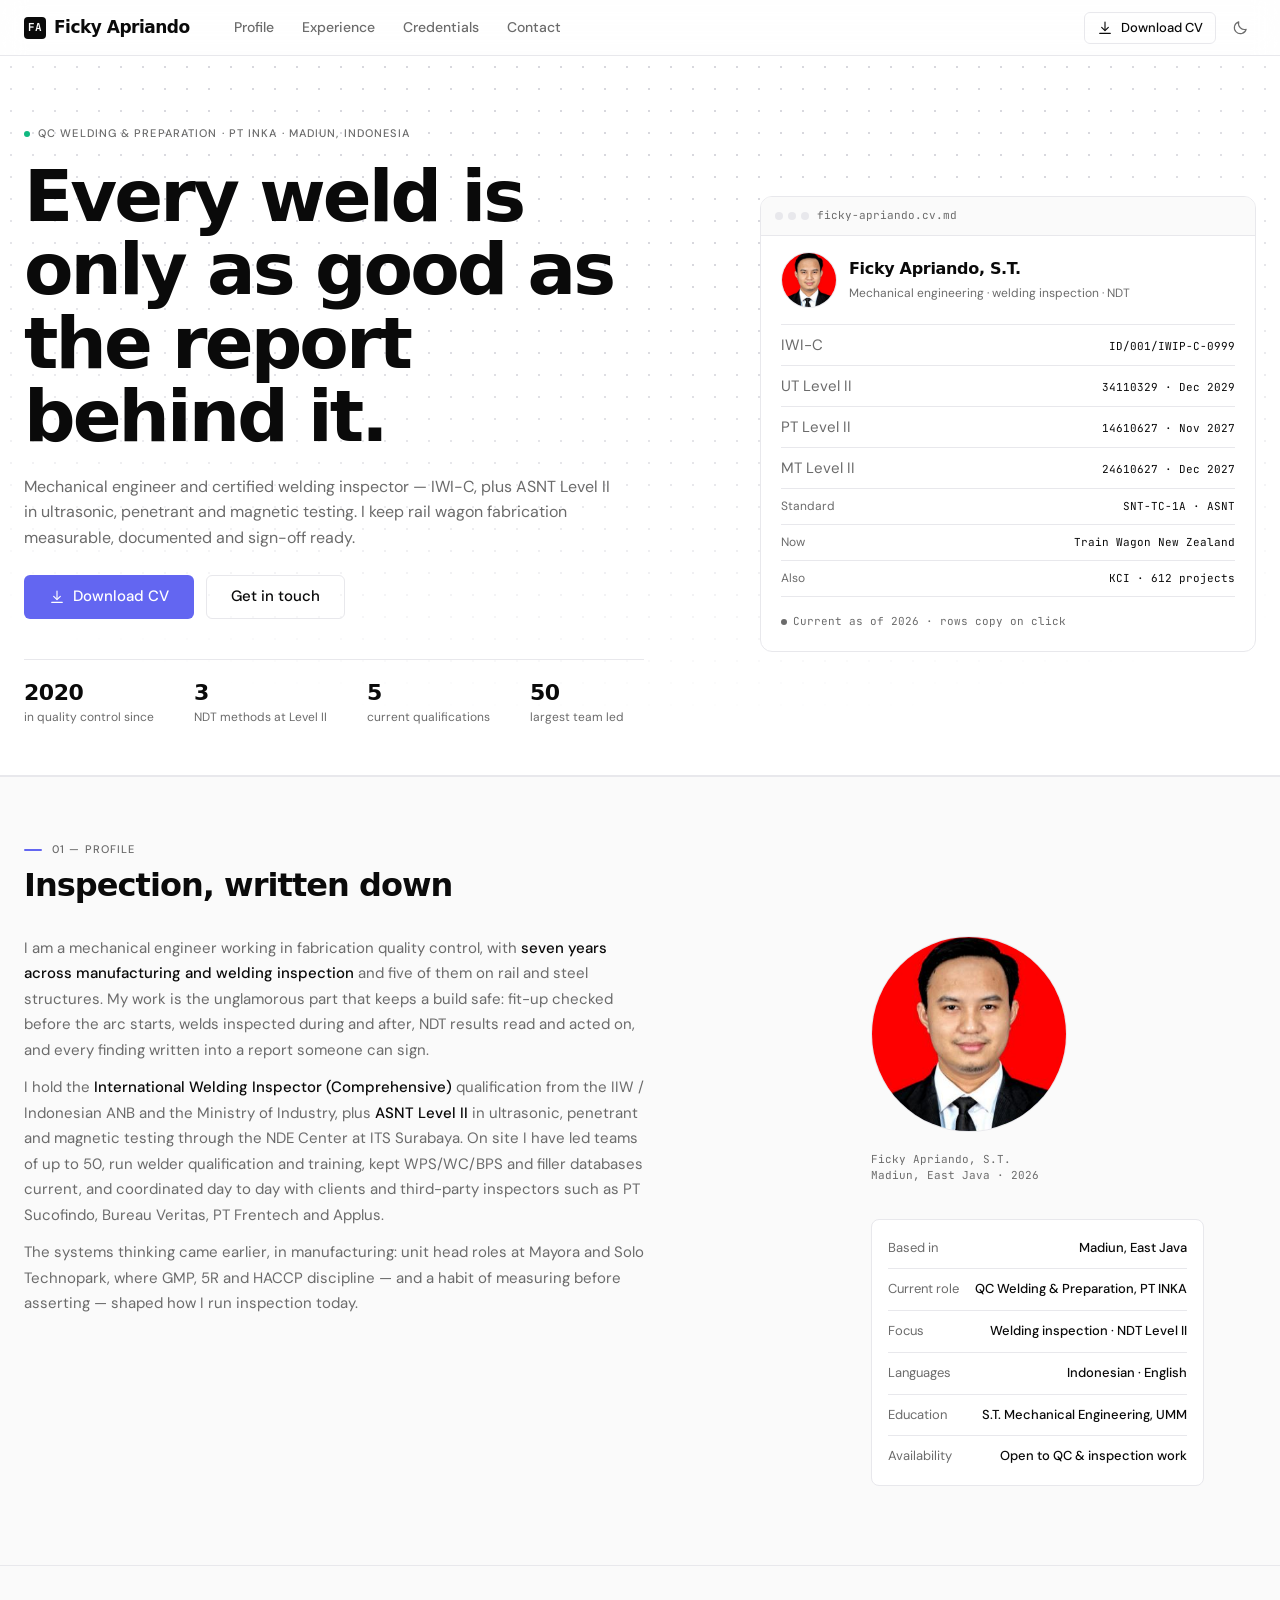
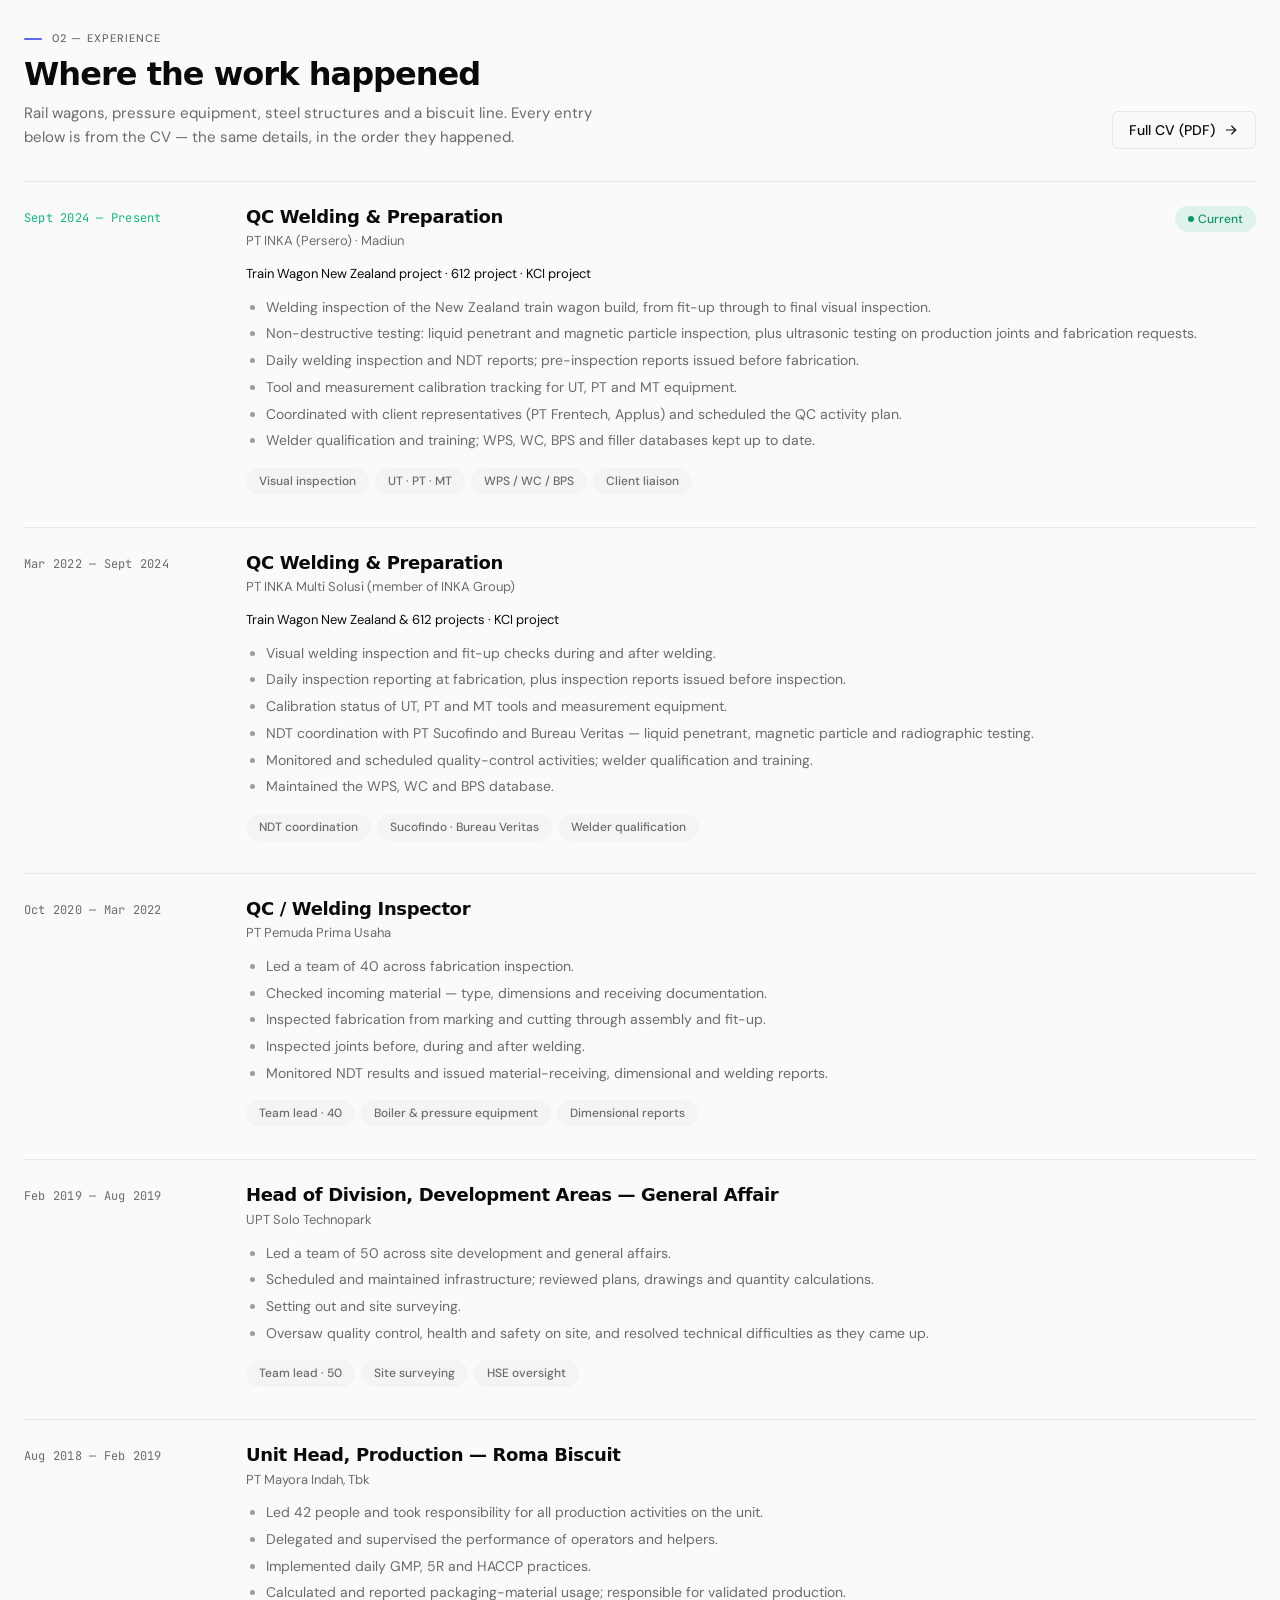
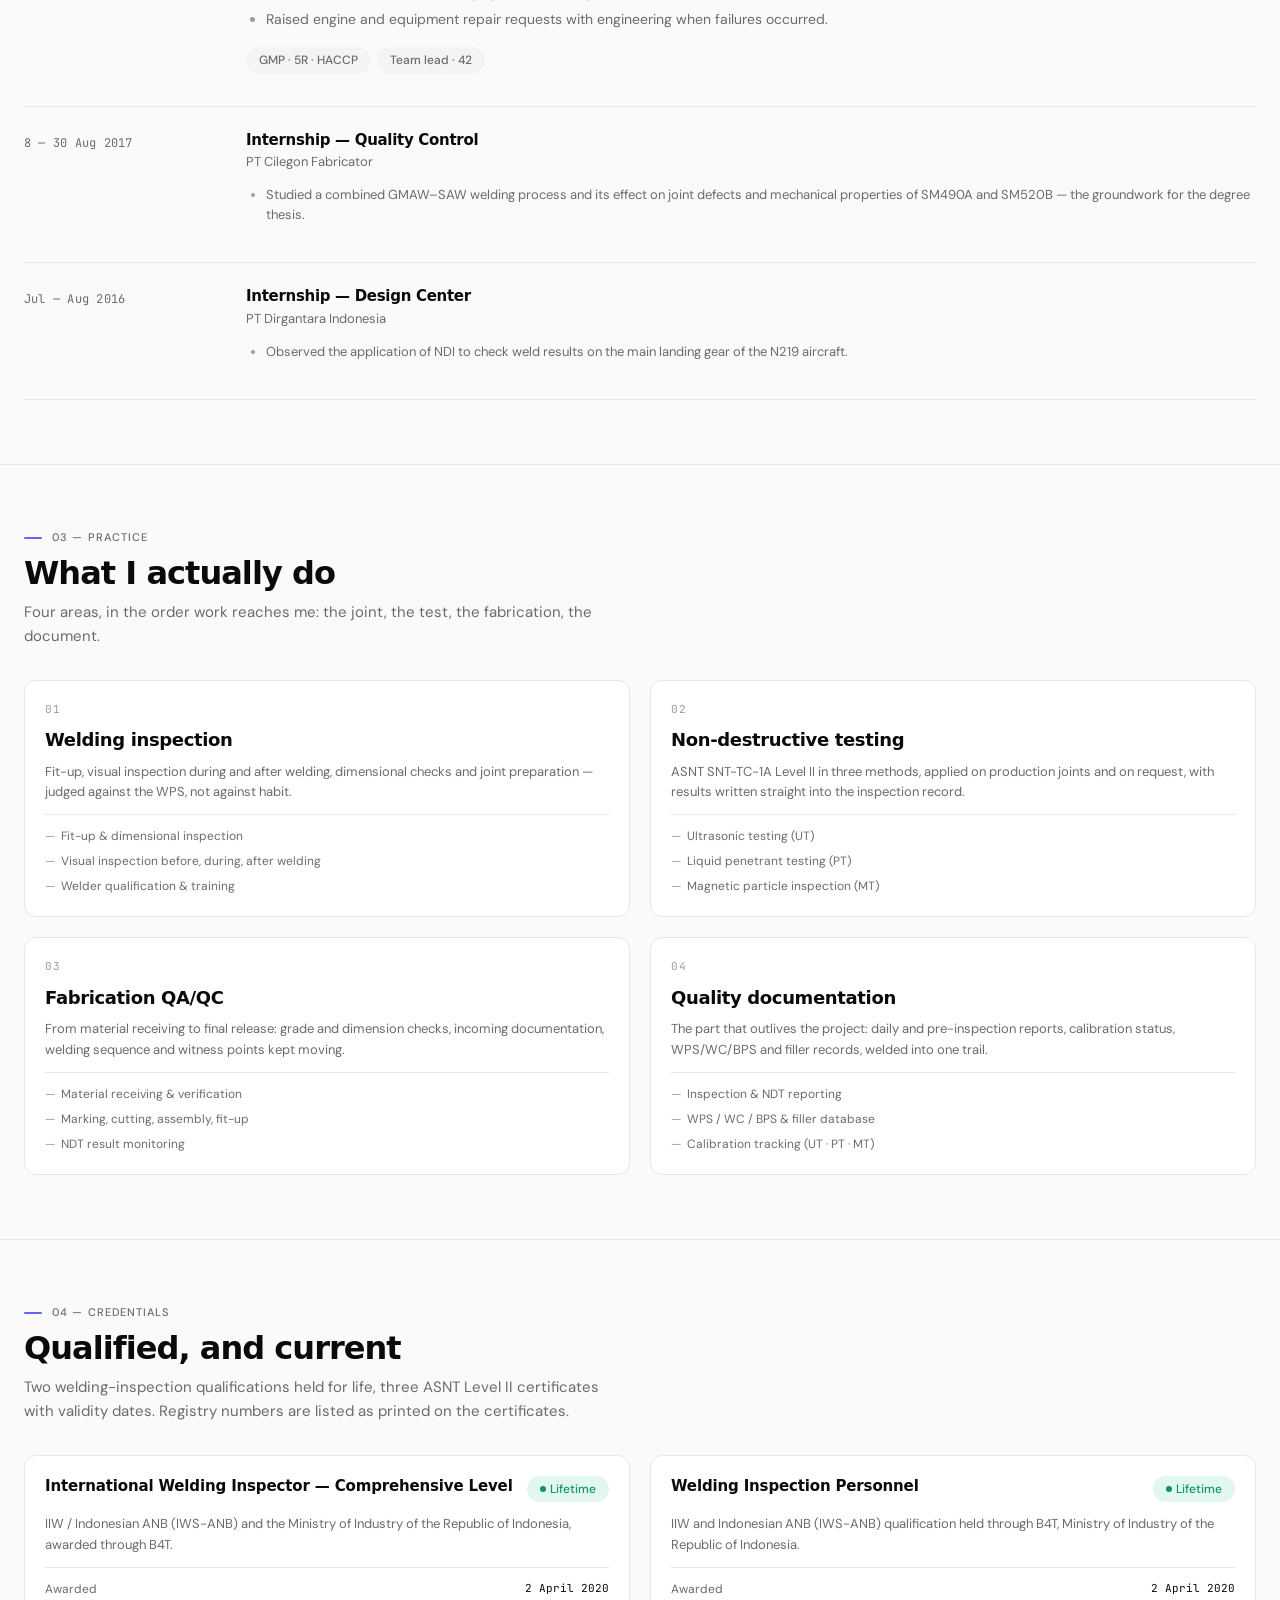
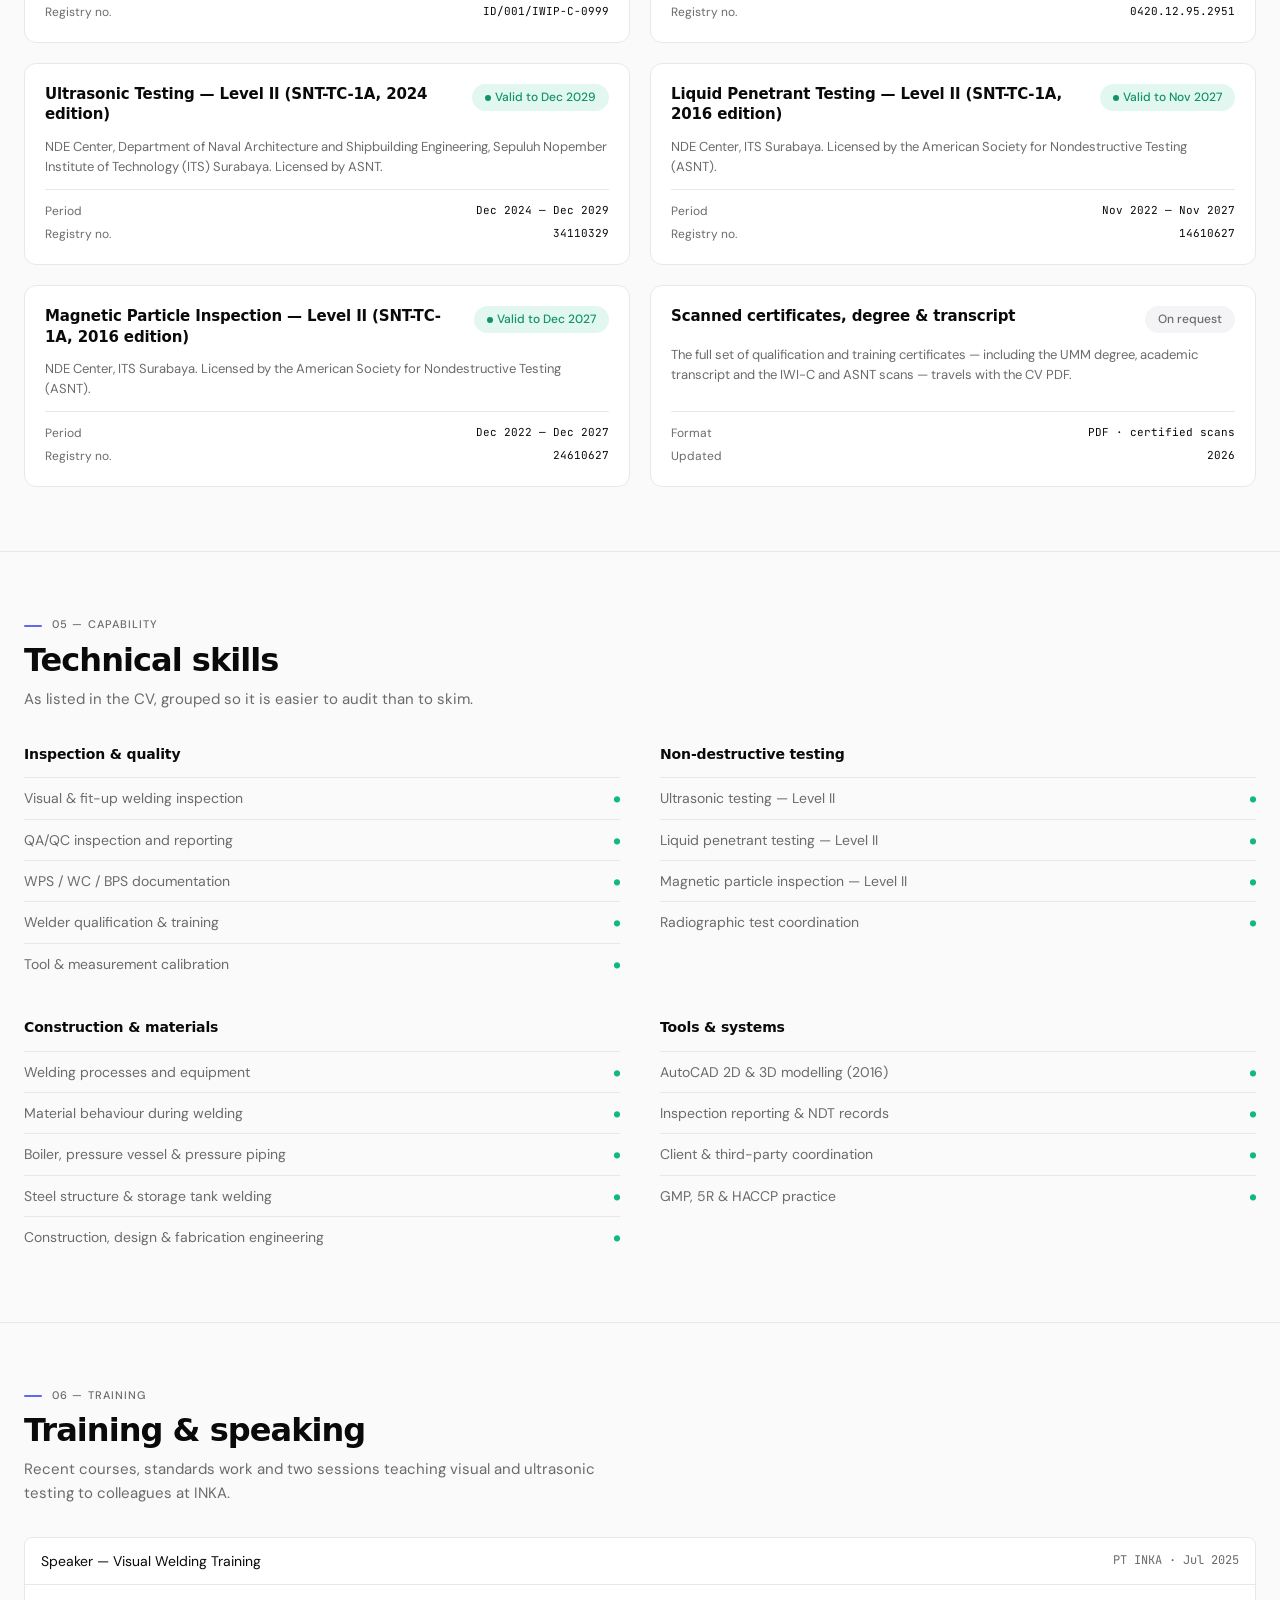
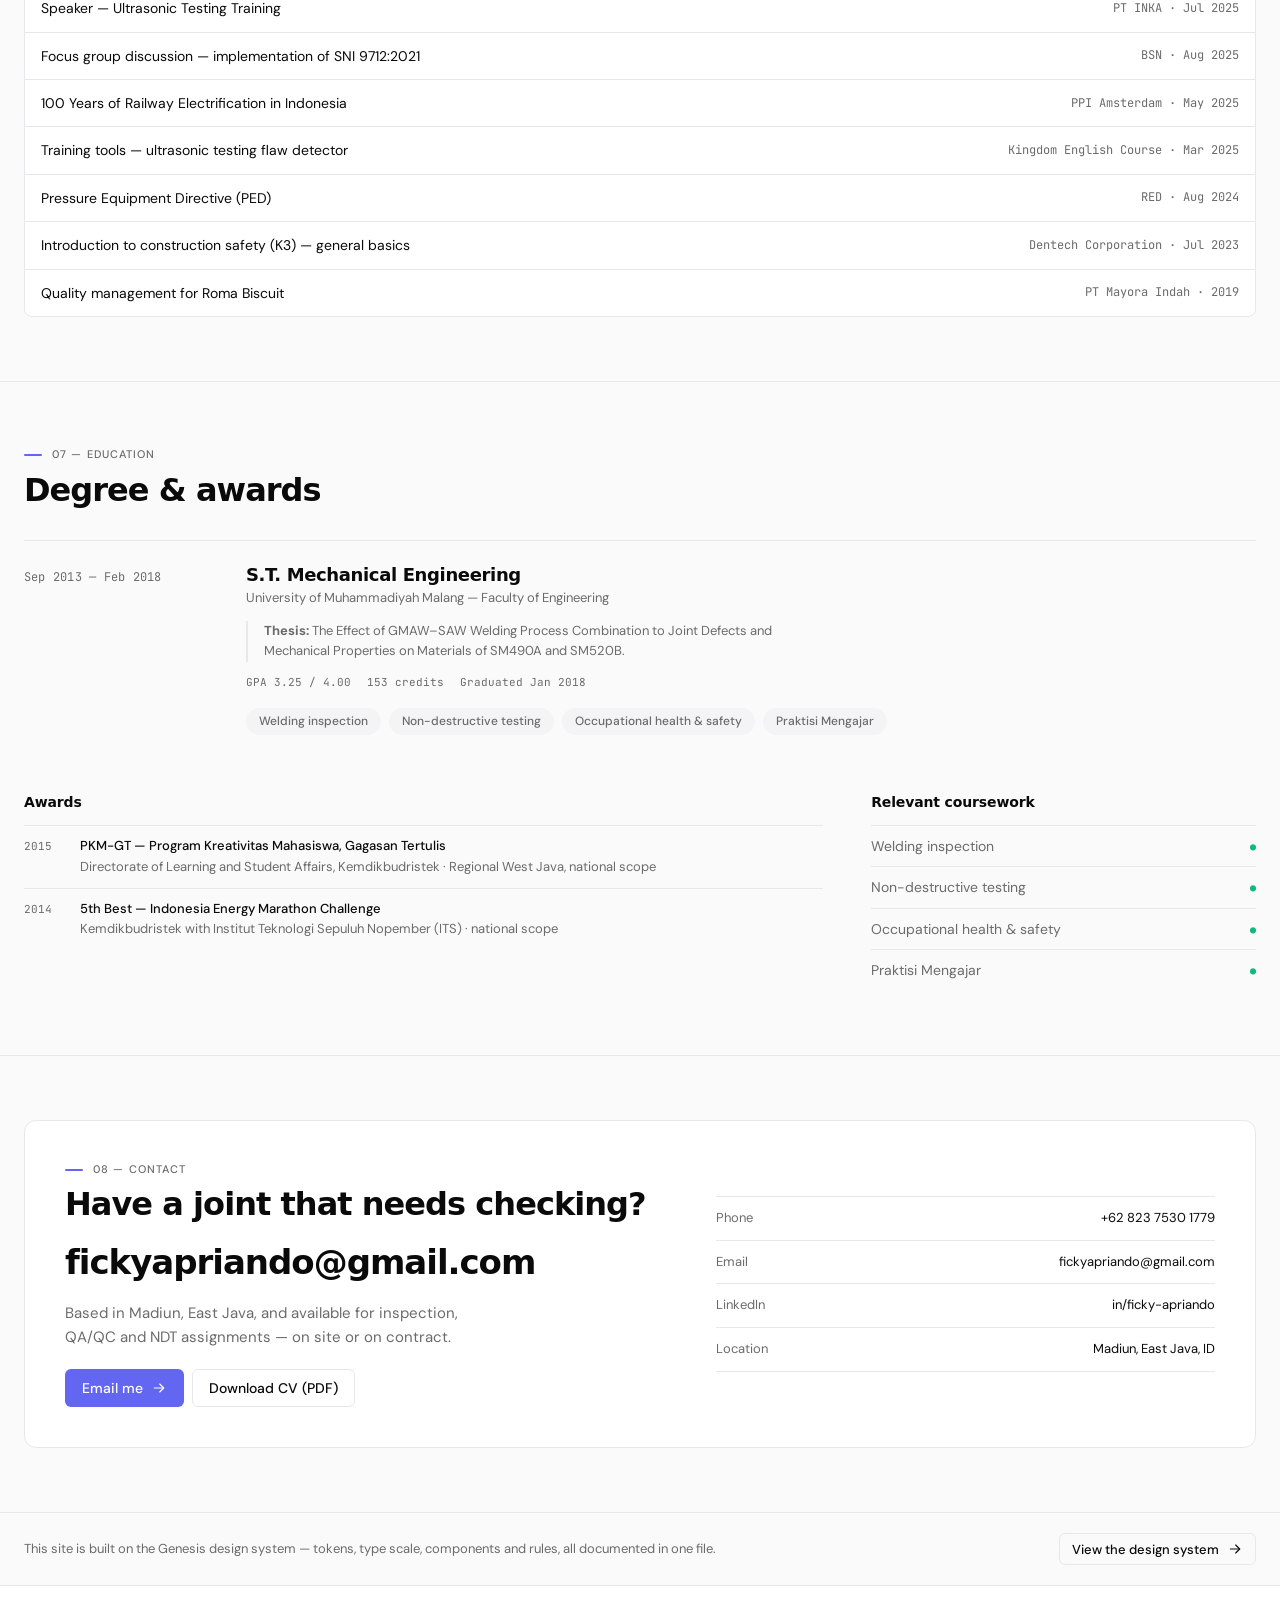
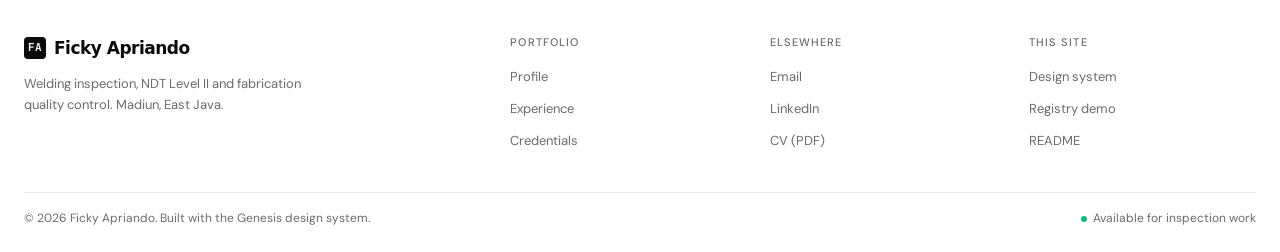
==== index.html @ aa228ec6 "Portfolio for Ficky Apriando, built on the Genesis design system" ====
<!DOCTYPE html>
<html lang="en" data-page="portfolio">
<head>
<meta charset="utf-8">
<meta name="viewport" content="width=device-width, initial-scale=1">
<title>Ficky Apriando, S.T. — Welding inspector &amp; NDT Level II</title>
<meta name="description" content="Ficky Apriando, S.T. — mechanical engineer, IWI-C welding inspector and ASNT Level II in ultrasonic, penetrant and magnetic testing. QC Welding &amp; Preparation at PT INKA.">
<meta property="og:type" content="profile">
<meta property="og:title" content="Ficky Apriando, S.T. — Welding inspector &amp; NDT Level II">
<meta property="og:description" content="Mechanical engineer and certified welding inspector: IWI-C, ASNT Level II in UT, PT and MT. QC Welding &amp; Preparation at PT INKA, Madiun.">
<meta property="og:image" content="assets/img/ficky-apriando.jpg">
<meta name="twitter:card" content="summary">
<meta name="theme-color" content="#FAFAFA">
<link rel="icon" href="assets/img/favicon-fa.svg" type="image/svg+xml">
<link rel="preconnect" href="https://fonts.googleapis.com">
<link rel="preconnect" href="https://fonts.gstatic.com" crossorigin>
<link rel="preconnect" href="https://api.fontshare.com">
<link rel="preconnect" href="https://cdn.fontshare.com" crossorigin>
<link rel="stylesheet" href="https://api.fontshare.com/v2/css?f[]=general-sans@600,700&display=swap">
<link rel="stylesheet" href="https://fonts.googleapis.com/css2?family=DM+Sans:wght@400;500&family=JetBrains+Mono:wght@400&display=swap">
<script>
  (function () {
    try {
      var params = /[?&]theme=(light|dark)/.exec(window.location.search);
      var stored = localStorage.getItem("genesis-theme");
      var theme = params
        ? params[1]
        : stored || (window.matchMedia("(prefers-color-scheme: dark)").matches ? "dark" : "light");
      document.documentElement.dataset.theme = theme;
    } catch (e) {}

    // Motion hooks. `js` gates the hidden states in motion.css; the timer
    // un-hides everything if motion.js never reports for duty.
    document.documentElement.classList.add("js");
    if (/[?&]motion=off/.test(window.location.search)) {
      document.documentElement.dataset.motion = "off";
    }
    window.setTimeout(function () {
      if (!document.documentElement.dataset.motionReady) {
        document.documentElement.dataset.motion = "off";
      }
    }, 2500);
  })();
</script>
<link rel="stylesheet" href="assets/css/genesis.css">
<link rel="stylesheet" href="assets/css/portfolio.css">
<link rel="stylesheet" href="assets/css/motion.css">
</head>
<body>

<a class="skip-link" href="#main">Skip to content</a>

<header class="nav">
  <div class="container nav__inner">
    <a class="brand" href="index.html" aria-label="Ficky Apriando — home">
      <span class="brand__mark" aria-hidden="true">FA</span>
      <span>Ficky Apriando</span>
    </a>

    <nav class="nav__links" aria-label="Primary">
      <a class="nav-link" href="#profile">Profile</a>
      <a class="nav-link" href="#experience">Experience</a>
      <a class="nav-link" href="#credentials">Credentials</a>
      <a class="nav-link" href="#contact">Contact</a>
    </nav>

    <div class="nav__actions">
      <a class="btn btn--secondary btn--sm" href="assets/cv/Ficky-Apriando-CV-2026.pdf" download>
        <svg viewBox="0 0 24 24" aria-hidden="true"><path d="M12 3v12"/><path d="M7 11l5 5 5-5"/><path d="M4 20h16"/></svg>
        Download CV
      </a>

      <button class="icon-btn" type="button" data-theme-toggle aria-label="Switch to dark theme" title="Dark theme">
        <svg class="icon-moon" viewBox="0 0 24 24" aria-hidden="true"><path d="M20 14.5A8.5 8.5 0 0 1 9.5 4a8.5 8.5 0 1 0 10.5 10.5Z"/></svg>
        <svg class="icon-sun" viewBox="0 0 24 24" aria-hidden="true"><circle cx="12" cy="12" r="4"/><path d="M12 2v2M12 20v2M2 12h2M20 12h2M5 5l1.5 1.5M17.5 17.5L19 19M19 5l-1.5 1.5M6.5 17.5L5 19"/></svg>
      </button>

      <button class="icon-btn nav__burger" type="button" data-drawer-toggle aria-expanded="false" aria-controls="drawer" aria-label="Open menu">
        <svg viewBox="0 0 24 24" aria-hidden="true"><path d="M4 7h16M4 12h16M4 17h16"/></svg>
      </button>
    </div>
  </div>
</header>

<div class="drawer" id="drawer" data-open="false">
  <nav aria-label="Mobile">
    <a class="drawer__link" href="#profile">Profile</a>
    <a class="drawer__link" href="#experience">Experience</a>
    <a class="drawer__link" href="#credentials">Credentials</a>
    <a class="drawer__link" href="#contact">Contact</a>
    <a class="drawer__link" href="assets/cv/Ficky-Apriando-CV-2026.pdf" download>Download CV</a>
  </nav>
</div>

<main id="main">

  <!-- ================================ Hero ================================ -->
  <section class="hero hero--portfolio" aria-labelledby="hero-title">
    <div class="dotgrid" aria-hidden="true"></div>
    <div class="container hero__inner">
      <div class="hero__copy" data-reveal-group>
        <p class="eyebrow hero-loc">
          <span class="status-dot" aria-hidden="true"></span>
          QC welding &amp; preparation · PT INKA · Madiun, Indonesia
        </p>
        <h1 class="display hero__title" id="hero-title">
          Every weld is only as good as the report behind it.
        </h1>
        <p class="hero__sub">
          Mechanical engineer and certified welding inspector — IWI-C, plus ASNT
          Level II in ultrasonic, penetrant and magnetic testing. I keep rail wagon
          fabrication measurable, documented and sign-off ready.
        </p>

        <div class="hero-actions">
          <a class="btn btn--primary btn--lg" href="assets/cv/Ficky-Apriando-CV-2026.pdf" download>
            <svg viewBox="0 0 24 24" aria-hidden="true"><path d="M12 3v12"/><path d="M7 11l5 5 5-5"/><path d="M4 20h16"/></svg>
            Download CV
          </a>
          <a class="btn btn--secondary btn--lg" href="#contact">Get in touch</a>
        </div>

        <div class="hero__stats">
          <div class="hero-stat"><span class="hero-stat__value">2020</span><span class="hero-stat__label">in quality control since</span></div>
          <div class="hero-stat"><span class="hero-stat__value">3</span><span class="hero-stat__label">NDT methods at Level II</span></div>
          <div class="hero-stat"><span class="hero-stat__value">5</span><span class="hero-stat__label">current qualifications</span></div>
          <div class="hero-stat"><span class="hero-stat__value">50</span><span class="hero-stat__label">largest team led</span></div>
        </div>
      </div>

      <div class="sheet" aria-label="Credential summary">
        <div class="sheet__bar">
          <span class="specimen__dots"><span class="specimen__dot"></span><span class="specimen__dot"></span><span class="specimen__dot"></span></span>
          <span class="sheet__file">ficky-apriando.cv.md</span>
        </div>
        <div class="sheet__body">
          <div class="sheet__head">
            <span class="portrait">
              <img src="assets/img/ficky-apriando.jpg" alt="Portrait of Ficky Apriando" width="336" height="344">
            </span>
            <div>
              <p class="sheet__name">Ficky Apriando, S.T.</p>
              <p class="sheet__role">Mechanical engineering · welding inspection · NDT</p>
            </div>
          </div>

          <div class="sheet__grid">
            <button type="button" class="sheet__row sheet__row--copy" data-copy-value="ID/001/IWIP-C-0999" title="Copy IWI-C registration number"><span>IWI-C</span><span>ID/001/IWIP-C-0999</span></button>
            <button type="button" class="sheet__row sheet__row--copy" data-copy-value="34110329" title="Copy UT Level II certificate number"><span>UT Level II</span><span>34110329 · Dec 2029</span></button>
            <button type="button" class="sheet__row sheet__row--copy" data-copy-value="14610627" title="Copy PT Level II certificate number"><span>PT Level II</span><span>14610627 · Nov 2027</span></button>
            <button type="button" class="sheet__row sheet__row--copy" data-copy-value="24610627" title="Copy MT Level II certificate number"><span>MT Level II</span><span>24610627 · Dec 2027</span></button>
            <div class="sheet__row"><span>Standard</span><span>SNT-TC-1A · ASNT</span></div>
            <div class="sheet__row"><span>Now</span><span>Train Wagon New Zealand</span></div>
            <div class="sheet__row"><span>Also</span><span>KCI · 612 projects</span></div>
          </div>

          <p class="sheet__foot"><span class="status-dot" aria-hidden="true"></span>Current as of 2026 · rows copy on click</p>
        </div>
      </div>
    </div>
  </section>

  <!-- ============================== Profile ============================== -->
  <section class="section" id="profile" aria-labelledby="profile-title">
    <div class="container">
      <div class="section-head">
        <div>
          <p class="eyebrow">01 — Profile</p>
          <h2 class="section-head__title" id="profile-title">Inspection, written down</h2>
        </div>
      </div>

      <div class="split">
        <div class="prose-lg">
          <p>
            I am a mechanical engineer working in fabrication quality control, with
            <strong>seven years across manufacturing and welding inspection</strong> and
            five of them on rail and steel structures. My work is the unglamorous part
            that keeps a build safe: fit-up checked before the arc starts, welds
            inspected during and after, NDT results read and acted on, and every
            finding written into a report someone can sign.
          </p>
          <p>
            I hold the <strong>International Welding Inspector (Comprehensive)</strong>
            qualification from the IIW / Indonesian ANB and the Ministry of Industry,
            plus <strong>ASNT Level II</strong> in ultrasonic, penetrant and magnetic
            testing through the NDE Center at ITS Surabaya. On site I have led teams of
            up to 50, run welder qualification and training, kept WPS/WC/BPS and filler
            databases current, and coordinated day to day with clients and third-party
            inspectors such as PT Sucofindo, Bureau Veritas, PT Frentech and Applus.
          </p>
          <p>
            The systems thinking came earlier, in manufacturing: unit head roles at
            Mayora and Solo Technopark, where GMP, 5R and HACCP discipline — and a
            habit of measuring before asserting — shaped how I run inspection today.
          </p>
        </div>

        <div class="profile-aside">
          <figure class="profile-figure">
            <span class="portrait portrait--lg">
              <img src="assets/img/ficky-apriando.jpg" alt="Ficky Apriando, welding inspector" width="336" height="344" loading="lazy" decoding="async">
            </span>
            <figcaption>Ficky Apriando, S.T.<br>Madiun, East Java · 2026</figcaption>
          </figure>

          <dl class="facts">
            <div class="fact"><dt>Based in</dt><dd>Madiun, East Java</dd></div>
            <div class="fact"><dt>Current role</dt><dd>QC Welding &amp; Preparation, PT INKA</dd></div>
            <div class="fact"><dt>Focus</dt><dd>Welding inspection · NDT Level II</dd></div>
            <div class="fact"><dt>Languages</dt><dd>Indonesian · English</dd></div>
            <div class="fact"><dt>Education</dt><dd>S.T. Mechanical Engineering, UMM</dd></div>
            <div class="fact"><dt>Availability</dt><dd>Open to QC &amp; inspection work</dd></div>
          </dl>
        </div>
      </div>
    </div>
  </section>

  <!-- ============================= Experience ============================ -->
  <section class="section" id="experience" aria-labelledby="experience-title">
    <div class="container">
      <div class="section-head">
        <div>
          <p class="eyebrow">02 — Experience</p>
          <h2 class="section-head__title" id="experience-title">Where the work happened</h2>
          <p class="section-head__desc">
            Rail wagons, pressure equipment, steel structures and a biscuit line.
            Every entry below is from the CV — the same details, in the order they happened.
          </p>
        </div>
        <a class="btn btn--secondary" href="assets/cv/Ficky-Apriando-CV-2026.pdf" download>
          Full CV (PDF)
          <svg viewBox="0 0 24 24" aria-hidden="true"><path d="M5 12h14"/><path d="M13 6l6 6-6 6"/></svg>
        </a>
      </div>

      <div class="timeline">
        <article class="timeline__item">
          <p class="timeline__when"><span class="timeline__now">Sept 2024 — Present</span></p>
          <div>
            <div class="timeline__head">
              <div>
                <h3 class="timeline__role">QC Welding &amp; Preparation</h3>
                <p class="timeline__org">PT INKA (Persero) · Madiun</p>
              </div>
              <span class="chip chip--status-published"><span class="status-dot"></span>Current</span>
            </div>
            <p class="timeline__project">
              Train Wagon New Zealand project · 612 project · KCI project
            </p>
            <ul class="timeline__list">
              <li>Welding inspection of the New Zealand train wagon build, from fit-up through to final visual inspection.</li>
              <li>Non-destructive testing: liquid penetrant and magnetic particle inspection, plus ultrasonic testing on production joints and fabrication requests.</li>
              <li>Daily welding inspection and NDT reports; pre-inspection reports issued before fabrication.</li>
              <li>Tool and measurement calibration tracking for UT, PT and MT equipment.</li>
              <li>Coordinated with client representatives (PT Frentech, Applus) and scheduled the QC activity plan.</li>
              <li>Welder qualification and training; WPS, WC, BPS and filler databases kept up to date.</li>
            </ul>
            <div class="timeline__tags">
              <span class="chip">Visual inspection</span>
              <span class="chip">UT · PT · MT</span>
              <span class="chip">WPS / WC / BPS</span>
              <span class="chip">Client liaison</span>
            </div>
          </div>
        </article>

        <article class="timeline__item">
          <p class="timeline__when">Mar 2022 — Sept 2024</p>
          <div>
            <div class="timeline__head">
              <div>
                <h3 class="timeline__role">QC Welding &amp; Preparation</h3>
                <p class="timeline__org">PT INKA Multi Solusi (member of INKA Group)</p>
              </div>
            </div>
            <p class="timeline__project">
              Train Wagon New Zealand &amp; 612 projects · KCI project
            </p>
            <ul class="timeline__list">
              <li>Visual welding inspection and fit-up checks during and after welding.</li>
              <li>Daily inspection reporting at fabrication, plus inspection reports issued before inspection.</li>
              <li>Calibration status of UT, PT and MT tools and measurement equipment.</li>
              <li>NDT coordination with PT Sucofindo and Bureau Veritas — liquid penetrant, magnetic particle and radiographic testing.</li>
              <li>Monitored and scheduled quality-control activities; welder qualification and training.</li>
              <li>Maintained the WPS, WC and BPS database.</li>
            </ul>
            <div class="timeline__tags">
              <span class="chip">NDT coordination</span>
              <span class="chip">Sucofindo · Bureau Veritas</span>
              <span class="chip">Welder qualification</span>
            </div>
          </div>
        </article>

        <article class="timeline__item">
          <p class="timeline__when">Oct 2020 — Mar 2022</p>
          <div>
            <div class="timeline__head">
              <div>
                <h3 class="timeline__role">QC / Welding Inspector</h3>
                <p class="timeline__org">PT Pemuda Prima Usaha</p>
              </div>
            </div>
            <ul class="timeline__list">
              <li>Led a team of 40 across fabrication inspection.</li>
              <li>Checked incoming material — type, dimensions and receiving documentation.</li>
              <li>Inspected fabrication from marking and cutting through assembly and fit-up.</li>
              <li>Inspected joints before, during and after welding.</li>
              <li>Monitored NDT results and issued material-receiving, dimensional and welding reports.</li>
            </ul>
            <div class="timeline__tags">
              <span class="chip">Team lead · 40</span>
              <span class="chip">Boiler &amp; pressure equipment</span>
              <span class="chip">Dimensional reports</span>
            </div>
          </div>
        </article>

        <article class="timeline__item">
          <p class="timeline__when">Feb 2019 — Aug 2019</p>
          <div>
            <div class="timeline__head">
              <div>
                <h3 class="timeline__role">Head of Division, Development Areas — General Affair</h3>
                <p class="timeline__org">UPT Solo Technopark</p>
              </div>
            </div>
            <ul class="timeline__list">
              <li>Led a team of 50 across site development and general affairs.</li>
              <li>Scheduled and maintained infrastructure; reviewed plans, drawings and quantity calculations.</li>
              <li>Setting out and site surveying.</li>
              <li>Oversaw quality control, health and safety on site, and resolved technical difficulties as they came up.</li>
            </ul>
            <div class="timeline__tags">
              <span class="chip">Team lead · 50</span>
              <span class="chip">Site surveying</span>
              <span class="chip">HSE oversight</span>
            </div>
          </div>
        </article>

        <article class="timeline__item">
          <p class="timeline__when">Aug 2018 — Feb 2019</p>
          <div>
            <div class="timeline__head">
              <div>
                <h3 class="timeline__role">Unit Head, Production — Roma Biscuit</h3>
                <p class="timeline__org">PT Mayora Indah, Tbk</p>
              </div>
            </div>
            <ul class="timeline__list">
              <li>Led 42 people and took responsibility for all production activities on the unit.</li>
              <li>Delegated and supervised the performance of operators and helpers.</li>
              <li>Implemented daily GMP, 5R and HACCP practices.</li>
              <li>Calculated and reported packaging-material usage; responsible for validated production.</li>
              <li>Raised engine and equipment repair requests with engineering when failures occurred.</li>
            </ul>
            <div class="timeline__tags">
              <span class="chip">GMP · 5R · HACCP</span>
              <span class="chip">Team lead · 42</span>
            </div>
          </div>
        </article>

        <article class="timeline__item timeline__item--minor">
          <p class="timeline__when">8 — 30 Aug 2017</p>
          <div>
            <div class="timeline__head">
              <div>
                <h3 class="timeline__role">Internship — Quality Control</h3>
                <p class="timeline__org">PT Cilegon Fabricator</p>
              </div>
            </div>
            <ul class="timeline__list">
              <li>Studied a combined GMAW–SAW welding process and its effect on joint defects and mechanical properties of SM490A and SM520B — the groundwork for the degree thesis.</li>
            </ul>
          </div>
        </article>

        <article class="timeline__item timeline__item--minor">
          <p class="timeline__when">Jul — Aug 2016</p>
          <div>
            <div class="timeline__head">
              <div>
                <h3 class="timeline__role">Internship — Design Center</h3>
                <p class="timeline__org">PT Dirgantara Indonesia</p>
              </div>
            </div>
            <ul class="timeline__list">
              <li>Observed the application of NDI to check weld results on the main landing gear of the N219 aircraft.</li>
            </ul>
          </div>
        </article>
      </div>
    </div>
  </section>

  <!-- ============================ What I do ============================== -->
  <section class="section" id="focus" aria-labelledby="focus-title">
    <div class="container">
      <div class="section-head">
        <div>
          <p class="eyebrow">03 — Practice</p>
          <h2 class="section-head__title" id="focus-title">What I actually do</h2>
          <p class="section-head__desc">
            Four areas, in the order work reaches me: the joint, the test, the
            fabrication, the document.
          </p>
        </div>
      </div>

      <div class="focus-grid">
        <article class="focus">
          <p class="focus__num">01</p>
          <h3 class="focus__title">Welding inspection</h3>
          <p class="focus__desc">
            Fit-up, visual inspection during and after welding, dimensional checks and
            joint preparation — judged against the WPS, not against habit.
          </p>
          <ul class="focus__list">
            <li>Fit-up &amp; dimensional inspection</li>
            <li>Visual inspection before, during, after welding</li>
            <li>Welder qualification &amp; training</li>
          </ul>
        </article>

        <article class="focus">
          <p class="focus__num">02</p>
          <h3 class="focus__title">Non-destructive testing</h3>
          <p class="focus__desc">
            ASNT SNT-TC-1A Level II in three methods, applied on production joints and
            on request, with results written straight into the inspection record.
          </p>
          <ul class="focus__list">
            <li>Ultrasonic testing (UT)</li>
            <li>Liquid penetrant testing (PT)</li>
            <li>Magnetic particle inspection (MT)</li>
          </ul>
        </article>

        <article class="focus">
          <p class="focus__num">03</p>
          <h3 class="focus__title">Fabrication QA/QC</h3>
          <p class="focus__desc">
            From material receiving to final release: grade and dimension checks,
            incoming documentation, welding sequence and witness points kept moving.
          </p>
          <ul class="focus__list">
            <li>Material receiving &amp; verification</li>
            <li>Marking, cutting, assembly, fit-up</li>
            <li>NDT result monitoring</li>
          </ul>
        </article>

        <article class="focus">
          <p class="focus__num">04</p>
          <h3 class="focus__title">Quality documentation</h3>
          <p class="focus__desc">
            The part that outlives the project: daily and pre-inspection reports,
            calibration status, WPS/WC/BPS and filler records, welded into one trail.
          </p>
          <ul class="focus__list">
            <li>Inspection &amp; NDT reporting</li>
            <li>WPS / WC / BPS &amp; filler database</li>
            <li>Calibration tracking (UT · PT · MT)</li>
          </ul>
        </article>
      </div>
    </div>
  </section>

  <!-- ============================ Credentials ============================ -->
  <section class="section" id="credentials" aria-labelledby="credentials-title">
    <div class="container">
      <div class="section-head">
        <div>
          <p class="eyebrow">04 — Credentials</p>
          <h2 class="section-head__title" id="credentials-title">Qualified, and current</h2>
          <p class="section-head__desc">
            Two welding-inspection qualifications held for life, three ASNT Level II
            certificates with validity dates. Registry numbers are listed as printed on
            the certificates.
          </p>
        </div>
      </div>

      <div class="cert-grid">
        <article class="cert">
          <div class="cert__head">
            <h3 class="cert__title">International Welding Inspector — Comprehensive Level</h3>
            <span class="chip chip--status-published"><span class="status-dot"></span>Lifetime</span>
          </div>
          <p class="cert__body">
            IIW / Indonesian ANB (IWS-ANB) and the Ministry of Industry of the Republic
            of Indonesia, awarded through B4T.
          </p>
          <div class="cert__rows">
            <div class="cert__row"><span>Awarded</span><span>2 April 2020</span></div>
            <div class="cert__row"><span>Registry no.</span><span>ID/001/IWIP-C-0999</span></div>
          </div>
        </article>

        <article class="cert">
          <div class="cert__head">
            <h3 class="cert__title">Welding Inspection Personnel</h3>
            <span class="chip chip--status-published"><span class="status-dot"></span>Lifetime</span>
          </div>
          <p class="cert__body">
            IIW and Indonesian ANB (IWS-ANB) qualification held through B4T, Ministry of
            Industry of the Republic of Indonesia.
          </p>
          <div class="cert__rows">
            <div class="cert__row"><span>Awarded</span><span>2 April 2020</span></div>
            <div class="cert__row"><span>Registry no.</span><span>0420.12.95.2951</span></div>
          </div>
        </article>

        <article class="cert">
          <div class="cert__head">
            <h3 class="cert__title">Ultrasonic Testing — Level II (SNT-TC-1A, 2024 edition)</h3>
            <span class="chip chip--valid"><span class="status-dot"></span>Valid to Dec 2029</span>
          </div>
          <p class="cert__body">
            NDE Center, Department of Naval Architecture and Shipbuilding Engineering,
            Sepuluh Nopember Institute of Technology (ITS) Surabaya. Licensed by ASNT.
          </p>
          <div class="cert__rows">
            <div class="cert__row"><span>Period</span><span>Dec 2024 — Dec 2029</span></div>
            <div class="cert__row"><span>Registry no.</span><span>34110329</span></div>
          </div>
        </article>

        <article class="cert">
          <div class="cert__head">
            <h3 class="cert__title">Liquid Penetrant Testing — Level II (SNT-TC-1A, 2016 edition)</h3>
            <span class="chip chip--valid"><span class="status-dot"></span>Valid to Nov 2027</span>
          </div>
          <p class="cert__body">
            NDE Center, ITS Surabaya. Licensed by the American Society for
            Nondestructive Testing (ASNT).
          </p>
          <div class="cert__rows">
            <div class="cert__row"><span>Period</span><span>Nov 2022 — Nov 2027</span></div>
            <div class="cert__row"><span>Registry no.</span><span>14610627</span></div>
          </div>
        </article>

        <article class="cert">
          <div class="cert__head">
            <h3 class="cert__title">Magnetic Particle Inspection — Level II (SNT-TC-1A, 2016 edition)</h3>
            <span class="chip chip--valid"><span class="status-dot"></span>Valid to Dec 2027</span>
          </div>
          <p class="cert__body">
            NDE Center, ITS Surabaya. Licensed by the American Society for
            Nondestructive Testing (ASNT).
          </p>
          <div class="cert__rows">
            <div class="cert__row"><span>Period</span><span>Dec 2022 — Dec 2027</span></div>
            <div class="cert__row"><span>Registry no.</span><span>24610627</span></div>
          </div>
        </article>

        <article class="cert">
          <div class="cert__head">
            <h3 class="cert__title">Scanned certificates, degree &amp; transcript</h3>
            <span class="chip">On request</span>
          </div>
          <p class="cert__body">
            The full set of qualification and training certificates — including the
            UMM degree, academic transcript and the IWI-C and ASNT scans — travels
            with the CV PDF.
          </p>
          <div class="cert__rows">
            <div class="cert__row"><span>Format</span><span>PDF · certified scans</span></div>
            <div class="cert__row"><span>Updated</span><span>2026</span></div>
          </div>
        </article>
      </div>
    </div>
  </section>

  <!-- ============================== Skills =============================== -->
  <section class="section" id="skills" aria-labelledby="skills-title">
    <div class="container">
      <div class="section-head">
        <div>
          <p class="eyebrow">05 — Capability</p>
          <h2 class="section-head__title" id="skills-title">Technical skills</h2>
          <p class="section-head__desc">As listed in the CV, grouped so it is easier to audit than to skim.</p>
        </div>
      </div>

      <div class="skill-groups">
        <div>
          <p class="skill-group__title">Inspection &amp; quality</p>
          <div class="skill"><span>Visual &amp; fit-up welding inspection</span><span class="skill__mark">●</span></div>
          <div class="skill"><span>QA/QC inspection and reporting</span><span class="skill__mark">●</span></div>
          <div class="skill"><span>WPS / WC / BPS documentation</span><span class="skill__mark">●</span></div>
          <div class="skill"><span>Welder qualification &amp; training</span><span class="skill__mark">●</span></div>
          <div class="skill"><span>Tool &amp; measurement calibration</span><span class="skill__mark">●</span></div>
        </div>

        <div>
          <p class="skill-group__title">Non-destructive testing</p>
          <div class="skill"><span>Ultrasonic testing — Level II</span><span class="skill__mark">●</span></div>
          <div class="skill"><span>Liquid penetrant testing — Level II</span><span class="skill__mark">●</span></div>
          <div class="skill"><span>Magnetic particle inspection — Level II</span><span class="skill__mark">●</span></div>
          <div class="skill"><span>Radiographic test coordination</span><span class="skill__mark">●</span></div>
        </div>

        <div>
          <p class="skill-group__title">Construction &amp; materials</p>
          <div class="skill"><span>Welding processes and equipment</span><span class="skill__mark">●</span></div>
          <div class="skill"><span>Material behaviour during welding</span><span class="skill__mark">●</span></div>
          <div class="skill"><span>Boiler, pressure vessel &amp; pressure piping</span><span class="skill__mark">●</span></div>
          <div class="skill"><span>Steel structure &amp; storage tank welding</span><span class="skill__mark">●</span></div>
          <div class="skill"><span>Construction, design &amp; fabrication engineering</span><span class="skill__mark">●</span></div>
        </div>

        <div>
          <p class="skill-group__title">Tools &amp; systems</p>
          <div class="skill"><span>AutoCAD 2D &amp; 3D modelling (2016)</span><span class="skill__mark">●</span></div>
          <div class="skill"><span>Inspection reporting &amp; NDT records</span><span class="skill__mark">●</span></div>
          <div class="skill"><span>Client &amp; third-party coordination</span><span class="skill__mark">●</span></div>
          <div class="skill"><span>GMP, 5R &amp; HACCP practice</span><span class="skill__mark">●</span></div>
        </div>
      </div>
    </div>
  </section>

  <!-- ============================= Training ============================== -->
  <section class="section" id="training" aria-labelledby="training-title">
    <div class="container">
      <div class="section-head">
        <div>
          <p class="eyebrow">06 — Training</p>
          <h2 class="section-head__title" id="training-title">Training &amp; speaking</h2>
          <p class="section-head__desc">
            Recent courses, standards work and two sessions teaching visual and
            ultrasonic testing to colleagues at INKA.
          </p>
        </div>
      </div>

      <div class="list">
        <div class="list__row">
          <span>Speaker — Visual Welding Training</span>
          <span class="list__meta">PT INKA · Jul 2025</span>
        </div>
        <div class="list__row">
          <span>Speaker — Ultrasonic Testing Training</span>
          <span class="list__meta">PT INKA · Jul 2025</span>
        </div>
        <div class="list__row">
          <span>Focus group discussion — implementation of SNI 9712:2021</span>
          <span class="list__meta">BSN · Aug 2025</span>
        </div>
        <div class="list__row">
          <span>100 Years of Railway Electrification in Indonesia</span>
          <span class="list__meta">PPI Amsterdam · May 2025</span>
        </div>
        <div class="list__row">
          <span>Training tools — ultrasonic testing flaw detector</span>
          <span class="list__meta">Kingdom English Course · Mar 2025</span>
        </div>
        <div class="list__row">
          <span>Pressure Equipment Directive (PED)</span>
          <span class="list__meta">RED · Aug 2024</span>
        </div>
        <div class="list__row">
          <span>Introduction to construction safety (K3) — general basics</span>
          <span class="list__meta">Dentech Corporation · Jul 2023</span>
        </div>
        <div class="list__row">
          <span>Quality management for Roma Biscuit</span>
          <span class="list__meta">PT Mayora Indah · 2019</span>
        </div>
      </div>
    </div>
  </section>

  <!-- ============================ Education ============================== -->
  <section class="section" id="education" aria-labelledby="education-title">
    <div class="container">
      <div class="section-head">
        <div>
          <p class="eyebrow">07 — Education</p>
          <h2 class="section-head__title" id="education-title">Degree &amp; awards</h2>
        </div>
      </div>

      <div class="edu">
        <p class="timeline__when">Sep 2013 — Feb 2018</p>
        <div>
          <h3 class="edu__degree">S.T. Mechanical Engineering</h3>
          <p class="edu__school">University of Muhammadiyah Malang — Faculty of Engineering</p>
          <p class="edu__thesis">
            <strong>Thesis:</strong> The Effect of GMAW–SAW Welding Process Combination
            to Joint Defects and Mechanical Properties on Materials of SM490A and SM520B.
          </p>
          <div class="edu__meta">
            <span>GPA 3.25 / 4.00</span>
            <span>153 credits</span>
            <span>Graduated Jan 2018</span>
          </div>
          <div class="chip-row mt-4">
            <span class="chip">Welding inspection</span>
            <span class="chip">Non-destructive testing</span>
            <span class="chip">Occupational health &amp; safety</span>
            <span class="chip">Praktisi Mengajar</span>
          </div>
        </div>
      </div>

      <div class="split mt-8">
        <div>
          <p class="skill-group__title">Awards</p>
          <div class="award">
            <span class="award__year">2015</span>
            <span class="award__body">
              <strong>PKM-GT — Program Kreativitas Mahasiswa, Gagasan Tertulis</strong>
              Directorate of Learning and Student Affairs, Kemdikbudristek · Regional West Java, national scope
            </span>
          </div>
          <div class="award">
            <span class="award__year">2014</span>
            <span class="award__body">
              <strong>5th Best — Indonesia Energy Marathon Challenge</strong>
              Kemdikbudristek with Institut Teknologi Sepuluh Nopember (ITS) · national scope
            </span>
          </div>
        </div>
        <div>
          <p class="skill-group__title">Relevant coursework</p>
          <div class="skill"><span>Welding inspection</span><span class="skill__mark">●</span></div>
          <div class="skill"><span>Non-destructive testing</span><span class="skill__mark">●</span></div>
          <div class="skill"><span>Occupational health &amp; safety</span><span class="skill__mark">●</span></div>
          <div class="skill"><span>Praktisi Mengajar</span><span class="skill__mark">●</span></div>
        </div>
      </div>
    </div>
  </section>

  <!-- ============================= Contact =============================== -->
  <section class="section" id="contact" aria-labelledby="contact-title">
    <div class="container">
      <div class="contact">
        <div>
          <p class="eyebrow">08 — Contact</p>
          <h2 class="section-head__title" id="contact-title" style="margin-top:8px">Have a joint that needs checking?</h2>
          <a class="contact__mail" href="mailto:fickyapriando@gmail.com">fickyapriando@gmail.com</a>
          <p class="mt-3 muted" style="max-width:44ch">
            Based in Madiun, East Java, and available for inspection, QA/QC and NDT
            assignments — on site or on contract.
          </p>
          <div class="contact__actions">
            <a class="btn btn--primary" href="mailto:fickyapriando@gmail.com?subject=Inspection%20enquiry">
              Email me
              <svg viewBox="0 0 24 24" aria-hidden="true"><path d="M5 12h14"/><path d="M13 6l6 6-6 6"/></svg>
            </a>
            <a class="btn btn--secondary" href="assets/cv/Ficky-Apriando-CV-2026.pdf" download>Download CV (PDF)</a>
          </div>
        </div>

        <div class="contact__rows">
          <div class="contact__row">
            <span>Phone</span>
            <a href="tel:+6282375301779">+62 823 7530 1779</a>
          </div>
          <div class="contact__row">
            <span>Email</span>
            <a href="mailto:fickyapriando@gmail.com">fickyapriando@gmail.com</a>
          </div>
          <div class="contact__row">
            <span>LinkedIn</span>
            <a href="https://www.linkedin.com/in/ficky-apriando-4aa241111/" rel="me noopener" target="_blank">in/ficky-apriando</a>
          </div>
          <div class="contact__row">
            <span>Location</span>
            <a href="https://maps.google.com/?q=Madiun,Indonesia" rel="noopener" target="_blank">Madiun, East Java, ID</a>
          </div>
        </div>
      </div>
    </div>
  </section>

</main>

<div class="demo-strip">
  <div class="container">
    <p class="muted" style="font-size:13px;margin:0">
      This site is built on the Genesis design system — tokens, type scale, components
      and rules, all documented in one file.
    </p>
    <a class="btn btn--secondary btn--sm" href="system.html">
      View the design system
      <svg viewBox="0 0 24 24" aria-hidden="true"><path d="M5 12h14"/><path d="M13 6l6 6-6 6"/></svg>
    </a>
  </div>
</div>

<footer class="footer">
  <div class="container">
    <div class="footer__grid">
      <div class="footer__brand">
        <a class="brand" href="index.html"><span class="brand__mark" aria-hidden="true">FA</span><span>Ficky Apriando</span></a>
        <p>Welding inspection, NDT Level II and fabrication quality control. Madiun, East Java.</p>
      </div>
      <div>
        <p class="eyebrow footer__col-title">Portfolio</p>
        <ul class="footer__links">
          <li><a href="#profile">Profile</a></li>
          <li><a href="#experience">Experience</a></li>
          <li><a href="#credentials">Credentials</a></li>
        </ul>
      </div>
      <div>
        <p class="eyebrow footer__col-title">Elsewhere</p>
        <ul class="footer__links">
          <li><a href="mailto:fickyapriando@gmail.com">Email</a></li>
          <li><a href="https://www.linkedin.com/in/ficky-apriando-4aa241111/" rel="me noopener" target="_blank">LinkedIn</a></li>
          <li><a href="assets/cv/Ficky-Apriando-CV-2026.pdf" download>CV (PDF)</a></li>
        </ul>
      </div>
      <div>
        <p class="eyebrow footer__col-title">This site</p>
        <ul class="footer__links">
          <li><a href="system.html">Design system</a></li>
          <li><a href="registry.html">Registry demo</a></li>
          <li><a href="README.md">README</a></li>
        </ul>
      </div>
    </div>
    <div class="footer__bottom">
      <span>© 2026 Ficky Apriando. Built with the Genesis design system.</span>
      <span class="footer__status"><span class="status-dot"></span>Available for inspection work</span>
    </div>
  </div>
</footer>

<script src="assets/js/app.js"></script>
<script src="assets/js/motion.js"></script>
</body>
</html>
---- assets/css/genesis.css ----
/* ==========================================================================
   Genesis — design system stylesheet
   Source system: designmd.ai/chef/genesis (DESIGN.md v1, MIT)
   Tokens follow the spec: 4px grid, indigo for interactive only, flat cards,
   General Sans display + DM Sans body + JetBrains Mono code.
   ========================================================================== */

/* --------------------------------------------------------------------------
   1. Tokens
   -------------------------------------------------------------------------- */

:root {
  color-scheme: light;

  /* type */
  --font-display: "General Sans", "General Sans Variable", "Inter", ui-sans-serif,
    system-ui, -apple-system, "Segoe UI", sans-serif;
  --font-body: "DM Sans", ui-sans-serif, system-ui, -apple-system, "Segoe UI", sans-serif;
  --font-mono: "JetBrains Mono", ui-monospace, SFMono-Regular, Menlo, Consolas, monospace;

  --fs-display: 72px;
  --fs-headline: 60px;
  --fs-h3: 32px;
  --fs-subhead: 24px;
  --fs-body: 15px;
  --fs-small: 13px;
  --fs-caption: 12px;
  --fs-overline: 11px;

  /* palette — light */
  --primary: #6366f1;
  --primary-hover: #4f46e5;
  --primary-text: #4f46e5;
  --on-primary: #ffffff;
  --secondary: #20970b;
  --neutral: #9c9c9c;
  --bg: #fafafa;
  --bg-alt: #f4f4f6;
  --surface: #ffffff;
  --surface-2: #ffffff;
  --text: #0a0a0a;
  --text-2: #6b6b6b;
  --border: #e8e8ec;
  --success: #10b981;
  --warning: #f59e0b;
  --error: #ef4444;
  --dot: #d8d8de;

  /* spacing — 4px grid */
  --s1: 4px;
  --s2: 8px;
  --s3: 12px;
  --s4: 16px;
  --s5: 20px;
  --s6: 24px;
  --s8: 32px;
  --s10: 40px;
  --s12: 48px;
  --s16: 64px;
  --s20: 80px;
  --s24: 96px;

  /* radius */
  --r-xs: 4px;
  --r-sm: 6px;
  --r-md: 8px;
  --r-lg: 12px;
  --r-full: 9999px;

  /* elevation — only on hover / focus / popovers */
  --shadow-hover: 0 8px 30px rgba(10, 10, 10, 0.08);
  --shadow-primary: 0 4px 12px rgba(99, 102, 241, 0.35);
  --shadow-pop: 0 16px 40px rgba(10, 10, 10, 0.12);
  --ring: 0 0 0 3px rgba(99, 102, 241, 0.12);

  /* layout */
  --container: 1280px;
  --gutter: 24px;
  --nav-h: 56px;
  --t: 200ms cubic-bezier(0.2, 0.6, 0.3, 1);
}

[data-theme="dark"] {
  color-scheme: dark;
  --primary-hover: #7c7ef5;
  --primary-text: #a5a6fb;
  --secondary: #34c759;
  --neutral: #70707c;
  --bg: #0b0b0e;
  --bg-alt: #1c1c22;
  --surface: #141418;
  --surface-2: #191920;
  --text: #f4f4f6;
  --text-2: #a9a9b3;
  --border: #26262d;
  --success: #34d399;
  --warning: #fbbf24;
  --error: #f87171;
  --dot: #26262d;
  --shadow-hover: 0 8px 30px rgba(0, 0, 0, 0.5);
  --shadow-primary: 0 4px 12px rgba(99, 102, 241, 0.45);
  --shadow-pop: 0 16px 40px rgba(0, 0, 0, 0.55);
  --ring: 0 0 0 3px rgba(129, 131, 248, 0.24);
}

@media (prefers-color-scheme: dark) {
  :root:not([data-theme="light"]) {
    color-scheme: dark;
    --primary-hover: #7c7ef5;
    --primary-text: #a5a6fb;
    --secondary: #34c759;
    --neutral: #70707c;
    --bg: #0b0b0e;
    --bg-alt: #1c1c22;
    --surface: #141418;
    --surface-2: #191920;
    --text: #f4f4f6;
    --text-2: #a9a9b3;
    --border: #26262d;
    --success: #34d399;
    --warning: #fbbf24;
    --error: #f87171;
    --dot: #26262d;
    --shadow-hover: 0 8px 30px rgba(0, 0, 0, 0.5);
    --shadow-primary: 0 4px 12px rgba(99, 102, 241, 0.45);
    --shadow-pop: 0 16px 40px rgba(0, 0, 0, 0.55);
    --ring: 0 0 0 3px rgba(129, 131, 248, 0.24);
  }
}

/* --------------------------------------------------------------------------
   2. Base
   -------------------------------------------------------------------------- */

*,
*::before,
*::after {
  box-sizing: border-box;
}

html {
  -webkit-text-size-adjust: 100%;
  scroll-behavior: smooth;
}

body {
  margin: 0;
  background: var(--bg);
  color: var(--text);
  font-family: var(--font-body);
  font-size: var(--fs-body);
  line-height: 1.6;
  font-weight: 400;
  -webkit-font-smoothing: antialiased;
  text-rendering: optimizeLegibility;
}

h1,
h2,
h3,
h4 {
  margin: 0;
  font-family: var(--font-display);
  font-weight: 700;
  letter-spacing: -0.03em;
  line-height: 1.08;
}

p {
  margin: 0;
}

a {
  color: var(--primary-text);
  text-decoration: none;
  text-underline-offset: 3px;
}

a:hover {
  text-decoration: underline;
}

img {
  display: block;
  max-width: 100%;
}

button,
input,
select,
textarea {
  font: inherit;
  color: inherit;
}

:focus-visible {
  outline: 2px solid var(--primary);
  outline-offset: 2px;
  border-radius: var(--r-xs);
}

::selection {
  background: color-mix(in srgb, var(--primary) 22%, transparent);
}

hr {
  border: 0;
  border-top: 1px solid var(--border);
  margin: 0;
}

code,
kbd,
pre,
samp {
  font-family: var(--font-mono);
  font-size: 0.92em;
}

/* --------------------------------------------------------------------------
   3. Layout helpers
   -------------------------------------------------------------------------- */

.container {
  width: 100%;
  max-width: var(--container);
  margin-inline: auto;
  padding-inline: var(--gutter);
}

.section {
  padding-block: var(--s16);
  border-top: 1px solid var(--border);
}

.section--tight {
  padding-block: var(--s12);
}

.section--plain {
  border-top: 0;
}

.stack {
  display: flex;
  flex-direction: column;
}

.stack-4 > * + * { margin-top: var(--s4); }
.stack-6 > * + * { margin-top: var(--s6); }
.stack-8 > * + * { margin-top: var(--s8); }

.row {
  display: flex;
  align-items: center;
  gap: var(--s3);
  flex-wrap: wrap;
}

.spread {
  display: flex;
  align-items: center;
  justify-content: space-between;
  gap: var(--s4);
}

.grid {
  display: grid;
  gap: var(--s6);
}

.sr-only {
  position: absolute;
  width: 1px;
  height: 1px;
  padding: 0;
  margin: -1px;
  overflow: hidden;
  clip: rect(0 0 0 0);
  white-space: nowrap;
  border: 0;
}

.skip-link {
  position: absolute;
  left: var(--s6);
  top: -100px;
  z-index: 100;
  background: var(--text);
  color: var(--bg);
  padding: var(--s2) var(--s4);
  border-radius: var(--r-sm);
  font-size: var(--fs-small);
  font-weight: 500;
  transition: top var(--t);
}

.skip-link:focus {
  top: var(--s3);
  text-decoration: none;
}

/* --------------------------------------------------------------------------
   4. Type utilities
   -------------------------------------------------------------------------- */

.display {
  font-family: var(--font-display);
  font-weight: 700;
  font-size: clamp(40px, 6.6vw, var(--fs-display));
  line-height: 1.02;
  letter-spacing: -0.04em;
}

.headline {
  font-family: var(--font-display);
  font-weight: 700;
  font-size: clamp(32px, 4.2vw, var(--fs-headline));
  line-height: 1.04;
  letter-spacing: -0.035em;
}

.h3 {
  font-family: var(--font-display);
  font-weight: 700;
  font-size: var(--fs-h3);
  letter-spacing: -0.03em;
  line-height: 1.15;
}

.subhead {
  font-family: var(--font-display);
  font-weight: 700;
  font-size: var(--fs-subhead);
  letter-spacing: -0.02em;
  line-height: 1.25;
}

.lead {
  font-size: 17px;
  line-height: 1.6;
  color: var(--text-2);
  max-width: 56ch;
}

.eyebrow {
  font-size: var(--fs-overline);
  font-weight: 500;
  letter-spacing: 0.1em;
  text-transform: uppercase;
  color: var(--text-2);
}

.muted {
  color: var(--text-2);
}

.faint {
  color: var(--neutral);
}

.mono {
  font-family: var(--font-mono);
  font-size: var(--fs-caption);
}

.brandgreen {
  color: var(--secondary);
}

/* --------------------------------------------------------------------------
   5. Navigation
   -------------------------------------------------------------------------- */

.nav {
  position: sticky;
  top: 0;
  z-index: 40;
  height: var(--nav-h);
  border-bottom: 1px solid var(--border);
  background: color-mix(in srgb, var(--surface) 82%, transparent);
  backdrop-filter: saturate(140%) blur(12px);
  -webkit-backdrop-filter: saturate(140%) blur(12px);
}

.nav__inner {
  height: 100%;
  display: flex;
  align-items: center;
  gap: var(--s5);
}

.brand {
  display: inline-flex;
  align-items: center;
  gap: var(--s2);
  font-family: var(--font-display);
  font-weight: 700;
  font-size: 17px;
  letter-spacing: -0.03em;
  color: var(--text);
  white-space: nowrap;
}

.brand:hover {
  text-decoration: none;
}

.brand__mark {
  width: 22px;
  height: 22px;
  border-radius: var(--r-xs);
  background: var(--text);
  display: grid;
  place-items: center;
  color: var(--bg);
  font-size: 11px;
  letter-spacing: 0;
  font-family: var(--font-mono);
  font-weight: 700;
}

.nav__links {
  display: flex;
  align-items: center;
  gap: var(--s1);
  margin-inline-start: var(--s3);
}

.nav-link {
  display: inline-flex;
  align-items: center;
  height: 32px;
  padding-inline: var(--s3);
  border-radius: var(--r-sm);
  font-size: 14px;
  font-weight: 500;
  color: var(--text-2);
  transition: background var(--t), color var(--t);
}

.nav-link:hover {
  background: var(--bg-alt);
  color: var(--text);
  text-decoration: none;
}

.nav-link[aria-current="page"] {
  color: var(--text);
}

.nav__actions {
  margin-inline-start: auto;
  display: flex;
  align-items: center;
  gap: var(--s2);
}

.icon-btn {
  display: inline-grid;
  place-items: center;
  width: 32px;
  height: 32px;
  border: 1px solid transparent;
  border-radius: var(--r-sm);
  background: transparent;
  color: var(--text-2);
  cursor: pointer;
  transition: background var(--t), color var(--t), border-color var(--t);
}

.icon-btn:hover {
  background: var(--bg-alt);
  color: var(--text);
}

.icon-btn svg {
  width: 17px;
  height: 17px;
  stroke: currentColor;
  fill: none;
  stroke-width: 1.6;
  stroke-linecap: round;
  stroke-linejoin: round;
}

/* search trigger in nav */
.search-trigger {
  display: inline-flex;
  align-items: center;
  gap: var(--s2);
  height: 32px;
  min-width: 220px;
  padding: 0 var(--s2) 0 10px;
  border: 1px solid var(--border);
  border-radius: var(--r-sm);
  background: var(--surface);
  color: var(--neutral);
  font-size: 13px;
  cursor: pointer;
  transition: border-color var(--t), background var(--t), box-shadow var(--t);
}

.search-trigger:hover {
  border-color: color-mix(in srgb, var(--border) 60%, var(--text-2));
  color: var(--text-2);
}

.search-trigger svg {
  width: 15px;
  height: 15px;
  stroke: currentColor;
  fill: none;
  stroke-width: 1.7;
  flex: none;
}

.search-trigger__label {
  margin-inline-end: auto;
}

.kbd {
  font-family: var(--font-mono);
  font-size: 11px;
  line-height: 1;
  padding: 4px 5px;
  border-radius: var(--r-xs);
  border: 1px solid var(--border);
  background: var(--bg-alt);
  color: var(--text-2);
}

/* mobile drawer */
.drawer {
  position: fixed;
  inset: var(--nav-h) 0 auto 0;
  z-index: 39;
  background: var(--surface);
  border-bottom: 1px solid var(--border);
  padding: var(--s3) var(--gutter) var(--s6);
  display: none;
  box-shadow: var(--shadow-pop);
}

.drawer[data-open="true"] {
  display: block;
}

.drawer__link {
  display: flex;
  align-items: center;
  justify-content: space-between;
  padding: 12px var(--s2);
  border-radius: var(--r-sm);
  color: var(--text);
  font-size: 15px;
  font-weight: 500;
}

.drawer__link:hover {
  background: var(--bg-alt);
  text-decoration: none;
}

@media (max-width: 900px) {
  .nav__links {
    display: none;
  }

  .nav__actions .search-trigger {
    min-width: 0;
    width: 32px;
    padding: 0;
    justify-content: center;
    border-color: transparent;
    background: transparent;
  }

  .nav__actions .search-trigger .search-trigger__label,
  .nav__actions .search-trigger .kbd {
    display: none;
  }

  .nav__burger {
    display: inline-grid;
  }
}

@media (min-width: 901px) {
  .nav__burger {
    display: none;
  }

  .drawer {
    display: none !important;
  }
}

/* --------------------------------------------------------------------------
   6. Buttons
   -------------------------------------------------------------------------- */

.btn {
  --btn-h: 38px;
  display: inline-flex;
  align-items: center;
  justify-content: center;
  gap: var(--s2);
  height: var(--btn-h);
  padding-inline: var(--s4);
  border-radius: var(--r-sm);
  border: 1px solid transparent;
  background: transparent;
  color: var(--text);
  font-size: 14px;
  font-weight: 500;
  line-height: 1;
  white-space: nowrap;
  cursor: pointer;
  text-decoration: none;
  transition: background var(--t), color var(--t), border-color var(--t),
    box-shadow var(--t), transform var(--t);
}

.btn:hover {
  text-decoration: none;
  transform: translateY(-1px);
}

.btn:active {
  transform: translateY(0);
}

.btn svg {
  width: 16px;
  height: 16px;
  stroke: currentColor;
  fill: none;
  stroke-width: 1.7;
  stroke-linecap: round;
  stroke-linejoin: round;
  flex: none;
}

.btn--primary {
  background: var(--primary);
  color: var(--on-primary);
}

.btn--primary:hover {
  background: var(--primary-hover);
  box-shadow: var(--shadow-primary);
}

.btn--secondary {
  background: transparent;
  border-color: var(--border);
  color: var(--text);
}

.btn--secondary:hover {
  background: var(--bg-alt);
  border-color: color-mix(in srgb, var(--border) 55%, var(--text-2));
}

.btn--ghost {
  color: var(--text-2);
}

.btn--ghost:hover {
  background: var(--bg-alt);
  color: var(--text);
}

.btn--danger {
  color: var(--error);
  border-color: color-mix(in srgb, var(--error) 40%, transparent);
}

.btn--danger:hover {
  background: color-mix(in srgb, var(--error) 8%, transparent);
}

.btn--sm {
  --btn-h: 32px;
  padding-inline: var(--s3);
  font-size: 13px;
}

.btn--lg {
  --btn-h: 44px;
  padding-inline: var(--s6);
  font-size: 15px;
}

.btn--block {
  width: 100%;
}

.btn[disabled],
.btn[aria-disabled="true"] {
  opacity: 0.5;
  pointer-events: none;
}

/* --------------------------------------------------------------------------
   7. Chips, badges, status
   -------------------------------------------------------------------------- */

.chip {
  display: inline-flex;
  align-items: center;
  gap: var(--s1);
  padding: 4px 12px;
  border: 1px solid transparent;
  border-radius: var(--r-full);
  background: var(--bg-alt);
  color: var(--text-2);
  font-size: var(--fs-caption);
  font-weight: 500;
  line-height: 1.4;
  white-space: nowrap;
}

a.chip:hover {
  text-decoration: none;
  color: var(--text);
  background: color-mix(in srgb, var(--bg-alt) 60%, var(--border));
}

button.chip {
  cursor: pointer;
  transition: background var(--t), color var(--t), border-color var(--t);
}

button.chip:hover {
  color: var(--text);
}

.chip[aria-pressed="true"],
.chip--active {
  background: var(--primary);
  color: var(--on-primary);
}

.chip--active:hover {
  background: var(--primary-hover);
}

/* A current state: a published kit in the registry, a live qualification on
   the CV. Same green either way. */
.chip--valid,
.chip--status-published {
  background: color-mix(in srgb, var(--success) 12%, transparent);
  color: color-mix(in srgb, var(--success) 78%, var(--text));
}

.chip--status-pending {
  background: color-mix(in srgb, var(--warning) 14%, transparent);
  color: color-mix(in srgb, var(--warning) 72%, var(--text));
}

.chip--status-rejected {
  background: color-mix(in srgb, var(--error) 12%, transparent);
  color: color-mix(in srgb, var(--error) 82%, var(--text));
}

.status-dot {
  width: 6px;
  height: 6px;
  border-radius: var(--r-full);
  background: currentColor;
  flex: none;
}

.badge {
  display: inline-flex;
  align-items: center;
  gap: 4px;
  padding: 2px 6px;
  border-radius: var(--r-xs);
  background: var(--bg-alt);
  color: var(--text-2);
  font-family: var(--font-mono);
  font-size: var(--fs-overline);
  letter-spacing: 0.02em;
}

/* --------------------------------------------------------------------------
   8. Cards
   -------------------------------------------------------------------------- */

.card {
  background: var(--surface);
  border: 1px solid var(--border);
  border-radius: var(--r-lg);
  overflow: hidden;
}

.card--panel {
  border-radius: var(--r-md);
}

.card--pad {
  padding: var(--s6);
}

.card--hover {
  transition: transform var(--t), box-shadow var(--t), border-color var(--t);
}

.card--hover:hover {
  transform: translateY(-2px);
  box-shadow: var(--shadow-hover);
  border-color: color-mix(in srgb, var(--border) 70%, var(--text-2));
}

.kit-grid {
  display: grid;
  grid-template-columns: repeat(3, minmax(0, 1fr));
  gap: var(--s5);
}

.kit-grid--2 {
  grid-template-columns: repeat(2, minmax(0, 1fr));
}

@media (max-width: 1024px) {
  .kit-grid {
    grid-template-columns: repeat(2, minmax(0, 1fr));
  }
}

@media (max-width: 680px) {
  .kit-grid,
  .kit-grid--2 {
    grid-template-columns: minmax(0, 1fr);
  }
}

.kit-card {
  display: flex;
  flex-direction: column;
  color: inherit;
  text-decoration: none;
  height: 100%;
}

.kit-card:hover {
  text-decoration: none;
}

.kit-card__media {
  position: relative;
  height: 200px;
  border-bottom: 1px solid var(--border);
  background: var(--bg-alt);
  overflow: hidden;
}

.kit-card__media img {
  width: 100%;
  height: 100%;
  object-fit: cover;
}

.kit-card__rank {
  position: absolute;
  top: var(--s3);
  left: var(--s3);
  font-family: var(--font-mono);
  font-size: 10px;
  letter-spacing: 0.08em;
  text-transform: uppercase;
  color: var(--text-2);
  background: var(--surface);
  border: 1px solid var(--border);
  border-radius: var(--r-xs);
  padding: 3px 6px;
}

.kit-card__body {
  display: flex;
  flex-direction: column;
  gap: var(--s3);
  padding: var(--s4);
  flex: 1;
}

.kit-card__top {
  display: flex;
  align-items: flex-start;
  justify-content: space-between;
  gap: var(--s3);
}

.kit-card__title {
  font-family: var(--font-display);
  font-weight: 700;
  font-size: 17px;
  letter-spacing: -0.02em;
  line-height: 1.2;
}

.kit-card__author {
  font-size: var(--fs-small);
  color: var(--text-2);
}

.kit-card__desc {
  font-size: var(--fs-small);
  line-height: 1.55;
  color: var(--text-2);
  display: -webkit-box;
  -webkit-line-clamp: 2;
  -webkit-box-orient: vertical;
  overflow: hidden;
}

.kit-card__foot {
  margin-top: auto;
  padding-top: var(--s3);
  border-top: 1px solid var(--border);
  display: flex;
  align-items: center;
  justify-content: space-between;
  gap: var(--s3);
}

.stat {
  display: inline-flex;
  align-items: center;
  gap: 5px;
  font-size: var(--fs-caption);
  color: var(--text-2);
}

.stat svg {
  width: 13px;
  height: 13px;
  stroke: currentColor;
  fill: none;
  stroke-width: 1.7;
}

.stat__num {
  font-variant-numeric: tabular-nums;
}

/* --------------------------------------------------------------------------
   9. Avatars
   -------------------------------------------------------------------------- */

.avatar {
  --av: 28px;
  width: var(--av);
  height: var(--av);
  flex: none;
  border-radius: var(--r-full);
  display: grid;
  place-items: center;
  background: color-mix(in srgb, var(--primary) 12%, var(--bg-alt));
  color: var(--primary-text);
  font-family: var(--font-display);
  font-weight: 700;
  font-size: calc(var(--av) * 0.38);
  letter-spacing: -0.02em;
  text-transform: uppercase;
  user-select: none;
}

.avatar--sm { --av: 22px; }
.avatar--lg { --av: 40px; }

.avatar--tone-1 { background: #f3e8d9; color: #7a5327; }
.avatar--tone-2 { background: #e4f0e1; color: #2f6d3f; }
.avatar--tone-3 { background: #e6e6f7; color: #43459e; }
.avatar--tone-4 { background: #f7e6e6; color: #8f3a3a; }
.avatar--tone-5 { background: #e4edf5; color: #2f5677; }

[data-theme="dark"] .avatar--tone-1 { background: #2c2418; color: #e0bb85; }
[data-theme="dark"] .avatar--tone-2 { background: #1b2a1e; color: #9fd3a9; }
[data-theme="dark"] .avatar--tone-3 { background: #22223a; color: #b4b5f2; }
[data-theme="dark"] .avatar--tone-4 { background: #2f1e1e; color: #e0a1a1; }
[data-theme="dark"] .avatar--tone-5 { background: #17242f; color: #9dc0d8; }

@media (prefers-color-scheme: dark) {
  :root:not([data-theme="light"]) .avatar--tone-1 { background: #2c2418; color: #e0bb85; }
  :root:not([data-theme="light"]) .avatar--tone-2 { background: #1b2a1e; color: #9fd3a9; }
  :root:not([data-theme="light"]) .avatar--tone-3 { background: #22223a; color: #b4b5f2; }
  :root:not([data-theme="light"]) .avatar--tone-4 { background: #2f1e1e; color: #e0a1a1; }
  :root:not([data-theme="light"]) .avatar--tone-5 { background: #17242f; color: #9dc0d8; }
}

/* --------------------------------------------------------------------------
   10. Forms
   -------------------------------------------------------------------------- */

.field {
  display: flex;
  flex-direction: column;
  gap: var(--s1);
}

.label {
  font-size: var(--fs-small);
  font-weight: 500;
  color: var(--text);
}

.input,
.select,
.textarea {
  width: 100%;
  min-height: 38px;
  padding: 10px 14px;
  border: 1px solid var(--border);
  border-radius: var(--r-sm);
  background: var(--surface);
  color: var(--text);
  font-size: 14px;
  line-height: 1.4;
  transition: border-color var(--t), box-shadow var(--t);
}

.input::placeholder,
.textarea::placeholder {
  color: var(--neutral);
}

.input:hover,
.select:hover,
.textarea:hover {
  border-color: color-mix(in srgb, var(--border) 60%, var(--text-2));
}

.input:focus,
.select:focus,
.textarea:focus {
  outline: none;
  border-color: var(--primary);
  box-shadow: var(--ring);
}

.input[aria-invalid="true"] {
  border-color: var(--error);
}

.input[aria-invalid="true"]:focus {
  box-shadow: 0 0 0 3px color-mix(in srgb, var(--error) 14%, transparent);
}

.select {
  appearance: none;
  padding-right: var(--s10);
  background-image: url("data:image/svg+xml,%3Csvg xmlns='http://www.w3.org/2000/svg' width='12' height='12' viewBox='0 0 12 12' fill='none' stroke='%236b6b6b' stroke-width='1.6' stroke-linecap='round' stroke-linejoin='round'%3E%3Cpath d='M3 4.5L6 7.5L9 4.5'/%3E%3C/svg%3E");
  background-repeat: no-repeat;
  background-position: right 12px center;
  cursor: pointer;
}

.hint {
  font-size: var(--fs-caption);
  color: var(--text-2);
}

.error-msg {
  display: flex;
  align-items: center;
  gap: 5px;
  font-size: var(--fs-caption);
  color: var(--error);
}

.error-msg svg {
  width: 13px;
  height: 13px;
  stroke: currentColor;
  fill: none;
  stroke-width: 1.8;
  flex: none;
}

/* search field with leading icon + trailing clear */
.input-icon {
  position: relative;
  display: flex;
  align-items: center;
}

.input-icon > svg {
  position: absolute;
  left: 12px;
  width: 16px;
  height: 16px;
  stroke: var(--neutral);
  fill: none;
  stroke-width: 1.7;
  pointer-events: none;
}

.input-icon > .input {
  padding-left: 38px;
  padding-right: 38px;
}

.input-icon__clear {
  position: absolute;
  right: 6px;
  width: 24px;
  height: 24px;
  display: none;
  place-items: center;
  border: 0;
  border-radius: var(--r-xs);
  background: transparent;
  color: var(--text-2);
  cursor: pointer;
}

.input-icon[data-filled="true"] .input-icon__clear {
  display: grid;
}

.input-icon__clear:hover {
  background: var(--bg-alt);
  color: var(--text);
}

.input-icon__clear svg {
  width: 13px;
  height: 13px;
  stroke: currentColor;
  fill: none;
  stroke-width: 1.9;
}

/* checkbox */
.check {
  appearance: none;
  -webkit-appearance: none;
  width: 20px;
  height: 20px;
  flex: none;
  margin: 0;
  border: 1px solid var(--border);
  border-radius: var(--r-full);
  background: var(--surface);
  cursor: pointer;
  display: inline-grid;
  place-items: center;
  transition: background var(--t), border-color var(--t), box-shadow var(--t);
}

.check:hover {
  border-color: color-mix(in srgb, var(--border) 50%, var(--text-2));
}

.check:checked {
  background: var(--primary);
  border-color: var(--primary);
  background-image: url("data:image/svg+xml,%3Csvg xmlns='http://www.w3.org/2000/svg' width='12' height='12' viewBox='0 0 12 12' fill='none' stroke='%23ffffff' stroke-width='2' stroke-linecap='round' stroke-linejoin='round'%3E%3Cpath d='M2.5 6.2L4.9 8.5L9.5 3.5'/%3E%3C/svg%3E");
  background-repeat: no-repeat;
  background-position: center;
}

.check:focus-visible {
  outline: none;
  box-shadow: var(--ring);
  border-color: var(--primary);
}

.check-row {
  display: flex;
  align-items: center;
  gap: var(--s3);
  font-size: 14px;
  cursor: pointer;
}

/* --------------------------------------------------------------------------
   11. Lists
   -------------------------------------------------------------------------- */

.list {
  border: 1px solid var(--border);
  border-radius: var(--r-md);
  overflow: hidden;
  background: var(--surface);
}

.list__row {
  display: flex;
  align-items: center;
  justify-content: space-between;
  gap: var(--s4);
  padding: 12px 16px;
  font-size: 14px;
  transition: background var(--t);
}

.list__row + .list__row {
  border-top: 1px solid var(--border);
}

.list__row:hover {
  background: var(--bg-alt);
}

.list__row--button {
  width: 100%;
  border: 0;
  background: transparent;
  text-align: left;
  cursor: pointer;
  color: inherit;
}

.list__meta {
  font-family: var(--font-mono);
  font-size: var(--fs-caption);
  color: var(--text-2);
}

/* --------------------------------------------------------------------------
   12. Dropdown / menu
   -------------------------------------------------------------------------- */

.menu-wrap {
  position: relative;
  display: inline-flex;
}

.menu {
  position: absolute;
  top: calc(100% + 6px);
  right: 0;
  z-index: 50;
  min-width: 208px;
  padding: var(--s1);
  background: var(--surface);
  border: 1px solid var(--border);
  border-radius: var(--r-md);
  box-shadow: var(--shadow-pop);
  display: none;
}

.menu[data-open="true"] {
  display: block;
}

.menu__item {
  display: flex;
  align-items: center;
  justify-content: space-between;
  gap: var(--s3);
  width: 100%;
  padding: 8px 12px;
  border: 0;
  border-radius: var(--r-xs);
  background: transparent;
  color: var(--text);
  font-size: 14px;
  text-align: left;
  cursor: pointer;
}

.menu__item:hover {
  background: var(--bg-alt);
  text-decoration: none;
}

.menu__item svg {
  width: 15px;
  height: 15px;
  stroke: currentColor;
  fill: none;
  stroke-width: 1.7;
}

.menu__divider {
  height: 1px;
  margin: var(--s1) 0;
  background: var(--border);
}

/* --------------------------------------------------------------------------
   13. Hero + interactive dot grid
   -------------------------------------------------------------------------- */

.hero {
  position: relative;
  overflow: hidden;
  border-bottom: 1px solid var(--border);
  background: var(--surface);
}

.dotgrid {
  --mx: 50%;
  --my: 50%;
  position: absolute;
  inset: 0;
  pointer-events: none;
  background-image: radial-gradient(circle, var(--dot) 1px, transparent 1.35px);
  background-size: 22px 22px;
  mask-image: radial-gradient(120% 120% at 50% 0%, #000 30%, transparent 78%);
  -webkit-mask-image: radial-gradient(120% 120% at 50% 0%, #000 30%, transparent 78%);
}

.dotgrid::after {
  content: "";
  position: absolute;
  inset: 0;
  background-image: radial-gradient(
    circle,
    color-mix(in srgb, var(--primary) 55%, transparent) 1.4px,
    transparent 1.8px
  );
  background-size: 22px 22px;
  mask-image: radial-gradient(160px circle at var(--mx) var(--my), #000 0%, transparent 72%);
  -webkit-mask-image: radial-gradient(160px circle at var(--mx) var(--my), #000 0%, transparent 72%);
  opacity: 0;
  transition: opacity 320ms ease;
}

.hero[data-pointer="true"] .dotgrid::after {
  opacity: 1;
}

.hero__inner {
  position: relative;
  z-index: 1;
  padding-block: var(--s20) var(--s16);
  display: grid;
  grid-template-columns: minmax(0, 1.15fr) minmax(0, 0.85fr);
  gap: var(--s16);
  align-items: center;
}

@media (max-width: 960px) {
  .hero__inner {
    grid-template-columns: minmax(0, 1fr);
    gap: var(--s10);
    padding-block: var(--s12) var(--s16);
  }
}

.hero__copy {
  max-width: 620px;
}

.hero__title {
  margin-top: var(--s4);
}

.hero__sub {
  margin-top: var(--s5);
  font-size: 17px;
  line-height: 1.6;
  color: var(--text-2);
  max-width: 46ch;
}

.hero__search {
  margin-top: var(--s8);
  max-width: 520px;
}

.hero__actions {
  margin-top: var(--s5);
  display: flex;
  gap: var(--s3);
  flex-wrap: wrap;
}

.hero__stats {
  margin-top: var(--s10);
  padding-top: var(--s5);
  border-top: 1px solid var(--border);
  display: flex;
  gap: var(--s10);
  flex-wrap: wrap;
}

.hero-stat__value {
  font-family: var(--font-display);
  font-weight: 700;
  font-size: 22px;
  letter-spacing: -0.02em;
  line-height: 1.2;
}

.hero-stat__label {
  font-size: var(--fs-caption);
  color: var(--text-2);
  margin-top: 2px;
}

/* document specimen */
.specimen {
  border: 1px solid var(--border);
  border-radius: var(--r-lg);
  background: var(--surface);
  overflow: hidden;
  box-shadow: none;
}

.specimen__bar {
  display: flex;
  align-items: center;
  gap: var(--s2);
  padding: 10px 14px;
  border-bottom: 1px solid var(--border);
  background: var(--bg);
}

.specimen__dots {
  display: flex;
  gap: 5px;
}

.specimen__dot {
  width: 8px;
  height: 8px;
  border-radius: var(--r-full);
  background: var(--border);
}

.specimen__file {
  font-family: var(--font-mono);
  font-size: 11px;
  color: var(--text-2);
  letter-spacing: 0.02em;
}

.specimen__code {
  margin: 0;
  padding: var(--s4);
  font-family: var(--font-mono);
  font-size: 12px;
  line-height: 1.9;
  color: var(--text-2);
  overflow-x: auto;
  tab-size: 2;
}

.specimen__code .k {
  color: var(--text);
}

.specimen__code .c {
  color: var(--neutral);
}

.specimen__code .v {
  color: var(--text);
  font-weight: 500;
}

/* --------------------------------------------------------------------------
   14. Section headings
   -------------------------------------------------------------------------- */

.section-head {
  display: flex;
  align-items: flex-end;
  justify-content: space-between;
  gap: var(--s6);
  margin-bottom: var(--s8);
}

.section-head__title {
  margin-top: var(--s2);
  font-size: clamp(26px, 3vw, var(--fs-h3));
  font-family: var(--font-display);
  font-weight: 700;
  letter-spacing: -0.03em;
  line-height: 1.15;
}

.section-head__desc {
  margin-top: var(--s2);
  color: var(--text-2);
  font-size: var(--fs-body);
  max-width: 58ch;
}

.section-foot {
  margin-top: var(--s8);
  display: flex;
  justify-content: center;
}

@media (max-width: 640px) {
  .section-head {
    flex-direction: column;
    align-items: flex-start;
  }
}

/* --------------------------------------------------------------------------
   15. Palette swatches
   -------------------------------------------------------------------------- */

.swatches {
  display: grid;
  grid-template-columns: repeat(auto-fill, minmax(156px, 1fr));
  gap: var(--s3);
}

.swatch {
  display: flex;
  flex-direction: column;
  padding: 0;
  border: 1px solid var(--border);
  border-radius: var(--r-md);
  background: var(--surface);
  overflow: hidden;
  cursor: pointer;
  text-align: left;
  transition: transform var(--t), box-shadow var(--t), border-color var(--t);
}

.swatch:hover {
  transform: translateY(-2px);
  box-shadow: var(--shadow-hover);
  border-color: color-mix(in srgb, var(--border) 65%, var(--text-2));
}

.swatch__chip {
  height: 72px;
  border-bottom: 1px solid var(--border);
  position: relative;
}

.swatch__chip--ring::after {
  content: "";
  position: absolute;
  inset: 6px;
  border-radius: var(--r-xs);
  border: 1px solid color-mix(in srgb, var(--text) 12%, transparent);
}

.swatch__meta {
  padding: 10px 12px 12px;
  display: flex;
  flex-direction: column;
  gap: 2px;
}

.swatch__name {
  font-size: var(--fs-caption);
  font-weight: 500;
  color: var(--text);
}

.swatch__hex {
  font-family: var(--font-mono);
  font-size: 11px;
  color: var(--text-2);
  text-transform: uppercase;
}

.swatch__role {
  font-size: 11px;
  line-height: 1.45;
  color: var(--neutral);
  margin-top: 4px;
}

.swatch[data-copied="true"] .swatch__hex {
  color: var(--success);
}

.swatch[data-copied="true"] .swatch__hex::after {
  content: " · copied";
}

/* --------------------------------------------------------------------------
   16. Type specimen rows
   -------------------------------------------------------------------------- */

.type-list {
  border: 1px solid var(--border);
  border-radius: var(--r-lg);
  overflow: hidden;
  background: var(--surface);
}

.type-row {
  display: grid;
  grid-template-columns: 190px minmax(0, 1fr);
  gap: var(--s8);
  padding: var(--s6);
  align-items: baseline;
}

.type-row + .type-row {
  border-top: 1px solid var(--border);
}

@media (max-width: 760px) {
  .type-row {
    grid-template-columns: minmax(0, 1fr);
    gap: var(--s3);
  }
}

.type-row__label {
  display: flex;
  flex-direction: column;
  gap: 4px;
}

.type-row__name {
  font-size: var(--fs-caption);
  font-weight: 500;
  color: var(--text);
}

.type-row__spec {
  font-family: var(--font-mono);
  font-size: 11px;
  color: var(--text-2);
}

.type-row__sample {
  overflow-wrap: anywhere;
}

.type-display {
  font-family: var(--font-display);
  font-weight: 700;
  font-size: clamp(36px, 4.6vw, var(--fs-display));
  line-height: 1.02;
  letter-spacing: -0.04em;
}

.type-headline {
  font-family: var(--font-display);
  font-weight: 700;
  font-size: clamp(32px, 3.8vw, var(--fs-headline));
  line-height: 1.04;
  letter-spacing: -0.035em;
}

.type-h3 {
  font-family: var(--font-display);
  font-weight: 700;
  font-size: var(--fs-h3);
  line-height: 1.15;
  letter-spacing: -0.03em;
}

.type-subhead {
  font-family: var(--font-display);
  font-weight: 700;
  font-size: var(--fs-subhead);
  line-height: 1.25;
  letter-spacing: -0.02em;
}

.type-body { font-size: var(--fs-body); }
.type-small { font-size: var(--fs-small); }
.type-caption { font-size: var(--fs-caption); }

.type-overline {
  font-size: var(--fs-overline);
  letter-spacing: 0.1em;
  text-transform: uppercase;
  font-weight: 500;
}

/* --------------------------------------------------------------------------
   17. Spacing scale
   -------------------------------------------------------------------------- */

.spacing-list {
  display: flex;
  flex-direction: column;
  gap: var(--s2);
}

.spacing-row {
  display: grid;
  grid-template-columns: 44px minmax(0, 1fr) 64px;
  align-items: center;
  gap: var(--s4);
}

.spacing-row__label {
  font-family: var(--font-mono);
  font-size: 11px;
  color: var(--text-2);
}

.spacing-row__bar {
  height: 12px;
  border-radius: var(--r-xs);
  background: var(--bg-alt);
  border: 1px solid var(--border);
}

.spacing-row__token {
  font-family: var(--font-mono);
  font-size: 11px;
  color: var(--neutral);
  text-align: right;
}

/* --------------------------------------------------------------------------
   18. Component showcase
   -------------------------------------------------------------------------- */

.demo-grid {
  display: grid;
  grid-template-columns: repeat(2, minmax(0, 1fr));
  gap: var(--s5);
}

@media (max-width: 860px) {
  .demo-grid {
    grid-template-columns: minmax(0, 1fr);
  }
}

.demo {
  display: flex;
  flex-direction: column;
  gap: var(--s5);
  padding: var(--s5);
  background: var(--surface);
  border: 1px solid var(--border);
  border-radius: var(--r-lg);
}

.demo__head {
  display: flex;
  align-items: center;
  justify-content: space-between;
  gap: var(--s3);
  padding-bottom: var(--s3);
  border-bottom: 1px solid var(--border);
}

.demo__title {
  font-family: var(--font-display);
  font-weight: 700;
  font-size: 14px;
  letter-spacing: -0.01em;
}

.demo__note {
  font-size: var(--fs-caption);
  color: var(--text-2);
}

.demo__body {
  display: flex;
  flex-direction: column;
  gap: var(--s4);
}

.btn-row {
  display: flex;
  align-items: center;
  gap: var(--s2);
  flex-wrap: wrap;
}

/* --------------------------------------------------------------------------
   19. Rules (do / don't)
   -------------------------------------------------------------------------- */

.rules {
  display: grid;
  grid-template-columns: repeat(2, minmax(0, 1fr));
  gap: var(--s5);
}

@media (max-width: 860px) {
  .rules {
    grid-template-columns: minmax(0, 1fr);
  }
}

.rule {
  padding: var(--s5);
  background: var(--surface);
  border: 1px solid var(--border);
  border-radius: var(--r-lg);
}

.rule__head {
  display: flex;
  align-items: center;
  gap: var(--s2);
  margin-bottom: var(--s3);
}

.rule__icon {
  width: 20px;
  height: 20px;
  border-radius: var(--r-full);
  display: grid;
  place-items: center;
  flex: none;
}

.rule__icon svg {
  width: 11px;
  height: 11px;
  stroke: currentColor;
  fill: none;
  stroke-width: 2.2;
  stroke-linecap: round;
  stroke-linejoin: round;
}

.rule--do .rule__icon {
  background: color-mix(in srgb, var(--success) 16%, transparent);
  color: color-mix(in srgb, var(--success) 82%, var(--text));
}

.rule--dont .rule__icon {
  background: color-mix(in srgb, var(--error) 14%, transparent);
  color: color-mix(in srgb, var(--error) 86%, var(--text));
}

.rule__title {
  font-family: var(--font-display);
  font-weight: 700;
  font-size: 13px;
  letter-spacing: 0.02em;
  text-transform: uppercase;
}

.rule__list {
  list-style: none;
  margin: 0;
  padding: 0;
  display: flex;
  flex-direction: column;
}

.rule__item {
  display: flex;
  gap: var(--s3);
  padding: 10px 0;
  font-size: var(--fs-small);
  line-height: 1.5;
  color: var(--text-2);
  border-top: 1px solid var(--border);
}

.rule__item:first-child {
  border-top: 0;
}

.rule__item strong {
  color: var(--text);
  font-weight: 500;
}

/* --------------------------------------------------------------------------
   20. Footer
   -------------------------------------------------------------------------- */

.footer {
  border-top: 1px solid var(--border);
  background: var(--surface);
  padding-block: var(--s12) var(--s6);
}

.footer__grid {
  display: grid;
  grid-template-columns: minmax(0, 2fr) repeat(3, minmax(0, 1fr));
  gap: var(--s8);
}

@media (max-width: 860px) {
  .footer__grid {
    grid-template-columns: repeat(2, minmax(0, 1fr));
  }
}

@media (max-width: 540px) {
  .footer__grid {
    grid-template-columns: minmax(0, 1fr);
  }
}

.footer__brand p {
  margin-top: var(--s3);
  font-size: var(--fs-small);
  color: var(--text-2);
  max-width: 34ch;
}

.footer__col-title {
  margin-bottom: var(--s3);
}

.footer__links {
  list-style: none;
  margin: 0;
  padding: 0;
  display: flex;
  flex-direction: column;
  gap: 8px;
}

.footer__links a {
  font-size: var(--fs-small);
  color: var(--text-2);
}

.footer__links a:hover {
  color: var(--text);
}

.footer__bottom {
  margin-top: var(--s10);
  padding-top: var(--s4);
  border-top: 1px solid var(--border);
  display: flex;
  align-items: center;
  justify-content: space-between;
  gap: var(--s4);
  font-size: var(--fs-caption);
  color: var(--text-2);
  flex-wrap: wrap;
}

.footer__status {
  display: inline-flex;
  align-items: center;
  gap: 6px;
}

.footer__status .status-dot {
  color: var(--success);
}

/* --------------------------------------------------------------------------
   21. Command palette
   -------------------------------------------------------------------------- */

.palette {
  padding: 0;
  border: 0;
  background: transparent;
  max-width: min(640px, calc(100vw - 32px));
  width: 100%;
  margin: 12vh auto auto;
  overflow: visible;
}

.palette::backdrop {
  background: color-mix(in srgb, var(--text) 32%, transparent);
  backdrop-filter: blur(2px);
}

.palette__panel {
  background: var(--surface);
  border: 1px solid var(--border);
  border-radius: var(--r-lg);
  box-shadow: var(--shadow-pop);
  overflow: hidden;
}

.palette__search {
  display: flex;
  align-items: center;
  gap: var(--s3);
  padding: 12px 14px;
  border-bottom: 1px solid var(--border);
}

.palette__search svg {
  width: 17px;
  height: 17px;
  stroke: var(--text-2);
  fill: none;
  stroke-width: 1.7;
  flex: none;
}

.palette__input {
  flex: 1;
  border: 0;
  background: transparent;
  font-size: 15px;
  color: var(--text);
  min-height: 24px;
}

.palette__input:focus {
  outline: none;
}

.palette__results {
  max-height: 380px;
  overflow-y: auto;
  padding: var(--s2);
}

.palette__group-label {
  padding: 10px 12px 6px;
  font-size: 10px;
  letter-spacing: 0.1em;
  text-transform: uppercase;
  color: var(--neutral);
}

.palette__item {
  display: flex;
  align-items: center;
  gap: var(--s3);
  width: 100%;
  padding: 9px 12px;
  border: 0;
  border-radius: var(--r-sm);
  background: transparent;
  color: var(--text);
  font-size: 14px;
  text-align: left;
  cursor: pointer;
}

.palette__item[data-active="true"] {
  background: var(--bg-alt);
  box-shadow: inset 0 0 0 1px var(--border);
}

.palette__item-main {
  display: flex;
  flex-direction: column;
  gap: 1px;
  min-width: 0;
}

.palette__item-sub {
  font-size: var(--fs-caption);
  color: var(--text-2);
  overflow: hidden;
  text-overflow: ellipsis;
  white-space: nowrap;
}

.palette__item-kind {
  margin-inline-start: auto;
  font-family: var(--font-mono);
  font-size: 10px;
  color: var(--neutral);
  text-transform: uppercase;
  letter-spacing: 0.06em;
  flex: none;
}

.palette__empty {
  padding: var(--s8) var(--s5);
  text-align: center;
  font-size: var(--fs-small);
  color: var(--text-2);
}

.palette__foot {
  display: flex;
  align-items: center;
  gap: var(--s4);
  padding: 10px 14px;
  border-top: 1px solid var(--border);
  background: var(--bg);
  font-size: 11px;
  color: var(--text-2);
}

.palette__foot .kbd {
  padding: 2px 4px;
  font-size: 10px;
}

/* --------------------------------------------------------------------------
   22. Explore page
   -------------------------------------------------------------------------- */

.page-head {
  padding-block: var(--s12) var(--s8);
  border-bottom: 1px solid var(--border);
}

.toolbar {
  display: flex;
  align-items: center;
  gap: var(--s3);
  flex-wrap: wrap;
  padding-block: var(--s4);
  border-bottom: 1px solid var(--border);
  background: var(--surface);
  position: sticky;
  top: var(--nav-h);
  z-index: 20;
}

.toolbar__search {
  flex: 1;
  min-width: 220px;
  max-width: 380px;
}

.toolbar__spacer {
  flex: 1;
}

.chip-row {
  display: flex;
  align-items: center;
  gap: var(--s2);
  flex-wrap: wrap;
}

.seg {
  display: inline-flex;
  padding: 2px;
  border: 1px solid var(--border);
  border-radius: var(--r-sm);
  background: var(--bg);
}

.seg__btn {
  display: inline-grid;
  place-items: center;
  width: 32px;
  height: 28px;
  border: 0;
  border-radius: var(--r-xs);
  background: transparent;
  color: var(--text-2);
  cursor: pointer;
}

.seg__btn svg {
  width: 15px;
  height: 15px;
  stroke: currentColor;
  fill: none;
  stroke-width: 1.7;
}

.seg__btn[aria-pressed="true"] {
  background: var(--surface);
  color: var(--text);
  box-shadow: 0 1px 2px rgba(10, 10, 10, 0.06);
}

.results-meta {
  display: flex;
  align-items: center;
  justify-content: space-between;
  gap: var(--s4);
  padding-block: var(--s5) var(--s4);
  font-size: var(--fs-small);
  color: var(--text-2);
}

.empty {
  padding: var(--s20) var(--s6);
  text-align: center;
  border: 1px dashed var(--border);
  border-radius: var(--r-lg);
  background: var(--surface);
}

.empty__title {
  font-family: var(--font-display);
  font-weight: 700;
  font-size: 18px;
  letter-spacing: -0.02em;
}

.empty__desc {
  margin-top: var(--s2);
  font-size: var(--fs-small);
  color: var(--text-2);
}

.empty .btn {
  margin-top: var(--s5);
}

/* list view */
.kit-list {
  display: flex;
  flex-direction: column;
  border: 1px solid var(--border);
  border-radius: var(--r-lg);
  overflow: hidden;
  background: var(--surface);
}

.kit-list__row {
  display: grid;
  grid-template-columns: 96px minmax(0, 1fr) auto auto;
  gap: var(--s4);
  align-items: center;
  padding: var(--s3) var(--s4);
  color: inherit;
  transition: background var(--t);
}

.kit-list__row + .kit-list__row {
  border-top: 1px solid var(--border);
}

.kit-list__row:hover {
  background: var(--bg-alt);
  text-decoration: none;
}

.kit-list__thumb {
  width: 96px;
  height: 56px;
  border-radius: var(--r-sm);
  overflow: hidden;
  border: 1px solid var(--border);
  background: var(--bg);
}

.kit-list__thumb img {
  width: 100%;
  height: 100%;
  object-fit: cover;
}

.kit-list__title {
  font-family: var(--font-display);
  font-weight: 700;
  font-size: 14px;
  letter-spacing: -0.01em;
}

.kit-list__sub {
  font-size: var(--fs-caption);
  color: var(--text-2);
  margin-top: 1px;
}

.kit-list__tags {
  display: flex;
  gap: 6px;
  flex-wrap: wrap;
  justify-content: flex-end;
}

@media (max-width: 760px) {
  .kit-list__row {
    grid-template-columns: 64px minmax(0, 1fr);
  }

  .kit-list__thumb {
    width: 64px;
    height: 44px;
  }

  .kit-list__tags,
  .kit-list__stats {
    display: none;
  }
}

/* --------------------------------------------------------------------------
   23. Kit detail page
   -------------------------------------------------------------------------- */

.crumbs {
  display: flex;
  align-items: center;
  gap: var(--s2);
  padding-block: var(--s6) var(--s4);
  font-size: var(--fs-caption);
  color: var(--text-2);
}

.crumbs a {
  color: var(--text-2);
}

.crumbs svg {
  width: 12px;
  height: 12px;
  stroke: currentColor;
  fill: none;
  stroke-width: 1.8;
}

.kit-head {
  display: flex;
  align-items: flex-start;
  justify-content: space-between;
  gap: var(--s6);
  padding-bottom: var(--s8);
  border-bottom: 1px solid var(--border);
  flex-wrap: wrap;
}

.kit-head__title {
  font-size: clamp(30px, 4vw, 40px);
  letter-spacing: -0.035em;
  line-height: 1.05;
}

.kit-head__meta {
  margin-top: var(--s3);
  display: flex;
  align-items: center;
  gap: var(--s3);
  flex-wrap: wrap;
  font-size: var(--fs-small);
  color: var(--text-2);
}

.kit-layout {
  display: grid;
  grid-template-columns: minmax(0, 1fr) 320px;
  gap: var(--s10);
  padding-block: var(--s8);
  align-items: start;
}

@media (max-width: 960px) {
  .kit-layout {
    grid-template-columns: minmax(0, 1fr);
  }
}

.kit-preview {
  border: 1px solid var(--border);
  border-radius: var(--r-lg);
  overflow: hidden;
  background: var(--surface);
}

.kit-preview img {
  width: 100%;
  aspect-ratio: 2 / 1;
  object-fit: cover;
}

.kit-aside {
  position: sticky;
  top: calc(var(--nav-h) + var(--s4));
  display: flex;
  flex-direction: column;
  gap: var(--s4);
}

.kit-aside .card {
  padding: var(--s5);
}

.meta-list {
  display: flex;
  flex-direction: column;
}

.meta-row {
  display: flex;
  align-items: baseline;
  justify-content: space-between;
  gap: var(--s4);
  padding: 9px 0;
  font-size: var(--fs-small);
  border-top: 1px solid var(--border);
}

.meta-row:first-child {
  border-top: 0;
}

.meta-row dt {
  color: var(--text-2);
}

.meta-row dd {
  margin: 0;
  color: var(--text);
  font-weight: 500;
  text-align: right;
}

.meta-row dd.mono {
  font-family: var(--font-mono);
  font-size: var(--fs-caption);
  font-weight: 400;
}

.swatch-mini {
  display: flex;
  align-items: center;
  gap: var(--s3);
  padding: 6px 0;
  font-size: var(--fs-caption);
}

.swatch-mini__chip {
  width: 22px;
  height: 22px;
  border-radius: var(--r-xs);
  border: 1px solid color-mix(in srgb, var(--text) 14%, transparent);
  flex: none;
}

.swatch-mini__hex {
  font-family: var(--font-mono);
  font-size: 11px;
  color: var(--text-2);
  margin-inline-start: auto;
  text-transform: uppercase;
}

.prose h2 {
  font-size: var(--fs-subhead);
  letter-spacing: -0.02em;
  margin-top: var(--s8);
  margin-bottom: var(--s3);
}

.prose h3 {
  font-size: 17px;
  letter-spacing: -0.01em;
  margin-top: var(--s6);
  margin-bottom: var(--s2);
}

.prose p {
  color: var(--text-2);
  margin-bottom: var(--s3);
  max-width: 68ch;
}

.prose ul {
  margin: 0 0 var(--s3);
  padding-left: var(--s5);
  color: var(--text-2);
  font-size: 14px;
}

.prose li {
  margin-bottom: 4px;
}

.prose code {
  background: var(--bg-alt);
  border: 1px solid var(--border);
  border-radius: var(--r-xs);
  padding: 1px 4px;
  font-size: 0.86em;
  color: var(--text);
}

/* --------------------------------------------------------------------------
   24. System / docs page
   -------------------------------------------------------------------------- */

.docs {
  display: grid;
  grid-template-columns: 208px minmax(0, 1fr);
  gap: var(--s12);
  padding-block: var(--s10) var(--s20);
  align-items: start;
}

@media (max-width: 960px) {
  .docs {
    grid-template-columns: minmax(0, 1fr);
    gap: var(--s6);
  }

  .toc {
    position: static !important;
    border: 1px solid var(--border);
    border-radius: var(--r-md);
    padding: var(--s4);
    background: var(--surface);
  }
}

.toc {
  position: sticky;
  top: calc(var(--nav-h) + var(--s6));
}

.toc__title {
  margin-bottom: var(--s3);
}

.toc__list {
  list-style: none;
  margin: 0;
  padding: 0;
  display: flex;
  flex-direction: column;
  gap: 2px;
}

.toc__link {
  display: block;
  padding: 6px 10px;
  border-radius: var(--r-sm);
  font-size: var(--fs-small);
  color: var(--text-2);
}

.toc__link:hover {
  background: var(--bg-alt);
  color: var(--text);
  text-decoration: none;
}

.toc__link[data-active="true"] {
  color: var(--text);
  background: var(--bg-alt);
}

.doc-section {
  padding-block: var(--s8);
  border-top: 1px solid var(--border);
  scroll-margin-top: calc(var(--nav-h) + var(--s4));
}

.doc-section:first-child {
  border-top: 0;
  padding-top: 0;
}

.doc-section__head {
  margin-bottom: var(--s6);
}

.doc-section__desc {
  margin-top: var(--s2);
  color: var(--text-2);
  max-width: 66ch;
}

.table-wrap {
  border: 1px solid var(--border);
  border-radius: var(--r-md);
  overflow: hidden;
  background: var(--surface);
}

.table {
  width: 100%;
  border-collapse: collapse;
  font-size: var(--fs-small);
}

.table th {
  text-align: left;
  padding: 10px 14px;
  font-size: 10px;
  letter-spacing: 0.09em;
  text-transform: uppercase;
  color: var(--text-2);
  font-weight: 500;
  background: var(--bg);
  border-bottom: 1px solid var(--border);
}

.table td {
  padding: 10px 14px;
  border-bottom: 1px solid var(--border);
  vertical-align: middle;
}

.table tr:last-child td {
  border-bottom: 0;
}

.table tbody tr:hover {
  background: var(--bg-alt);
}

.table .token {
  font-family: var(--font-mono);
  font-size: var(--fs-caption);
}

.table .swatch-cell {
  display: inline-flex;
  align-items: center;
  gap: var(--s2);
  font-family: var(--font-mono);
  font-size: var(--fs-caption);
  text-transform: uppercase;
}

.table .swatch-cell span {
  width: 16px;
  height: 16px;
  border-radius: var(--r-xs);
  border: 1px solid color-mix(in srgb, var(--text) 16%, transparent);
}

.radius-demo {
  display: flex;
  gap: var(--s4);
  flex-wrap: wrap;
}

.radius-demo__item {
  display: flex;
  flex-direction: column;
  gap: var(--s2);
  align-items: center;
  font-family: var(--font-mono);
  font-size: 11px;
  color: var(--text-2);
}

.radius-demo__box {
  width: 64px;
  height: 64px;
  background: var(--bg-alt);
  border: 1px solid var(--border);
}

/* --------------------------------------------------------------------------
   25. Utility + motion
   -------------------------------------------------------------------------- */

.mt-2 { margin-top: var(--s2); }
.mt-3 { margin-top: var(--s3); }
.mt-4 { margin-top: var(--s4); }
.mt-5 { margin-top: var(--s5); }
.mt-6 { margin-top: var(--s6); }
.mt-8 { margin-top: var(--s8); }
.mt-10 { margin-top: var(--s10); }

.pb-6 { padding-bottom: var(--s6); }
.w-full { width: 100%; }

.flex-1 { flex: 1; }
.nowrap { white-space: nowrap; }

@media (prefers-reduced-motion: reduce) {
  html {
    scroll-behavior: auto;
  }

  *,
  *::before,
  *::after {
    animation-duration: 0.001ms !important;
    animation-iteration-count: 1 !important;
    transition-duration: 0.001ms !important;
  }
}

@media (max-width: 640px) {
  .section {
    padding-block: var(--s12);
  }

  .hero__stats {
    gap: var(--s6);
    flex-wrap: wrap;
  }

  .sidebar-hide {
    display: none;
  }
}

@media print {
  .nav,
  .drawer,
  .footer,
  .palette {
    display: none !important;
  }

  body {
    background: #fff;
  }
}

/* --------------------------------------------------------------------------
   26. Theme toggle icons + toast + misc wiring
   -------------------------------------------------------------------------- */

.icon-sun {
  display: none;
}

[data-theme="dark"] .icon-moon {
  display: none;
}

[data-theme="dark"] .icon-sun {
  display: block;
}

[data-menu-toggle][aria-expanded="true"] svg {
  transform: rotate(180deg);
}

[data-menu-toggle] svg {
  transition: transform var(--t);
}

.toast {
  position: fixed;
  left: 50%;
  bottom: var(--s6);
  z-index: 60;
  transform: translate(-50%, 8px);
  padding: 10px 16px;
  border-radius: var(--r-md);
  background: var(--text);
  color: var(--bg);
  font-size: var(--fs-small);
  font-weight: 500;
  box-shadow: var(--shadow-pop);
  opacity: 0;
  pointer-events: none;
  transition: opacity var(--t), transform var(--t);
  max-width: calc(100vw - 32px);
}

.toast[data-open="true"] {
  opacity: 1;
  transform: translate(-50%, 0);
}

.hero__stats {
  margin: 0;
}

.hero__stats > div {
  margin: 0;
}

.hero__stats dd {
  margin: 0;
}

.specimen__bar .btn {
  height: 24px;
  padding-inline: 8px;
  font-size: 12px;
}

.hero-stat {
  display: flex;
  flex-direction: column;
}

.hero-stat__label {
  display: block;
}

.kit-card__rank {
  display: none;
}

.spacing-row__bar {
  height: 10px;
  border: 0;
  border-radius: 2px;
  background: color-mix(in srgb, var(--text) 14%, transparent);
}

/* --------------------------------------------------------------------------
   27. Narrow-screen toolbar
   -------------------------------------------------------------------------- */

@media (max-width: 720px) {
  .toolbar {
    padding-block: var(--s3);
  }

  .toolbar__search {
    flex-basis: 100%;
    max-width: none;
  }

  .toolbar__spacer {
    display: none;
  }

  .toolbar .select {
    flex: 1;
    min-width: 0;
  }

  .results-meta .hint {
    display: none;
  }

  .hero__search .search-trigger {
    padding-right: 8px;
  }

  .hero__search .search-trigger .kbd {
    display: none;
  }
}

/* Native search decorations fight the custom clear button */
input[type="search"]::-webkit-search-cancel-button,
input[type="search"]::-webkit-search-decoration,
input[type="search"]::-webkit-search-results-button,
input[type="search"]::-webkit-search-results-decoration {
  -webkit-appearance: none;
  appearance: none;
  display: none;
}
---- assets/css/portfolio.css ----
/* ==========================================================================
   Portfolio layer — additions on top of the Genesis design system.
   Nothing here changes the tokens: it only composes them for a CV.
   ========================================================================== */

/* Hero copy tweaks -------------------------------------------------------- */

.hero--portfolio .hero__inner {
  padding-block: var(--s16) var(--s12);
}

.hero--portfolio .hero__sub {
  font-size: 16px;
  max-width: 54ch;
}

.hero-loc {
  display: inline-flex;
  align-items: center;
  gap: 8px;
}

.hero-loc .status-dot {
  color: var(--success);
}

.hero-actions {
  display: flex;
  gap: var(--s3);
  flex-wrap: wrap;
  margin-top: var(--s6);
}

.hero-actions .btn {
  gap: 8px;
}

/* The dataset rule under the actions. A global `.hero__stats { margin: 0 }`
   (used by the registry demo) was flattening the top margin here, so the rule
   sat 6px under the buttons. Restore the intended 40 / 20 rhythm. */

.hero--portfolio .hero__stats {
  margin-top: var(--s10);
}

/* Credential sheet in the hero -------------------------------------------- */

.sheet {
  border: 1px solid var(--border);
  border-radius: var(--r-lg);
  background: var(--surface);
  overflow: hidden;
}

.sheet__bar {
  display: flex;
  align-items: center;
  gap: var(--s2);
  padding: 10px 14px;
  border-bottom: 1px solid var(--border);
  background: var(--bg);
}

.sheet__file {
  font-family: var(--font-mono);
  font-size: 11px;
  color: var(--text-2);
}

.sheet__body {
  padding: var(--s4) var(--s5) var(--s5);
}

.sheet__name {
  font-family: var(--font-display);
  font-weight: 700;
  font-size: 17px;
  letter-spacing: -0.02em;
}

.sheet__role {
  font-size: var(--fs-caption);
  color: var(--text-2);
  margin-top: 2px;
}

.sheet__grid {
  margin-top: var(--s4);
  border-top: 1px solid var(--border);
}

.sheet__row {
  display: flex;
  align-items: baseline;
  justify-content: space-between;
  gap: var(--s4);
  padding: 8px 0;
  border-bottom: 1px solid var(--border);
  font-size: var(--fs-caption);
}

.sheet__row span:first-child {
  color: var(--text-2);
}

.sheet__row span:last-child {
  font-family: var(--font-mono);
  font-size: 11px;
  color: var(--text);
  text-align: right;
}

.sheet__foot {
  margin-top: var(--s4);
  display: flex;
  align-items: center;
  gap: 6px;
  font-size: 11px;
  color: var(--text-2);
  font-family: var(--font-mono);
}

/* Section scaffolding ----------------------------------------------------- */

.split {
  display: grid;
  grid-template-columns: minmax(0, 1.35fr) minmax(0, 0.65fr);
  gap: var(--s12);
  align-items: start;
}

@media (max-width: 900px) {
  .split {
    grid-template-columns: minmax(0, 1fr);
    gap: var(--s8);
  }
}

.prose-lg p {
  font-size: 15px;
  line-height: 1.7;
  color: var(--text-2);
  max-width: 62ch;
}

.prose-lg p + p {
  margin-top: var(--s3);
}

.prose-lg strong {
  color: var(--text);
  font-weight: 500;
}

/* Fact panel -------------------------------------------------------------- */

.facts {
  border: 1px solid var(--border);
  border-radius: var(--r-md);
  background: var(--surface);
  padding: var(--s2) var(--s4);
}

.fact {
  display: flex;
  align-items: baseline;
  justify-content: space-between;
  gap: var(--s4);
  padding: 10px 0;
  border-bottom: 1px solid var(--border);
  font-size: var(--fs-small);
}

.fact:last-child {
  border-bottom: 0;
}

.fact dt {
  color: var(--text-2);
  flex: none;
}

.fact dd {
  margin: 0;
  text-align: right;
  font-weight: 500;
}

.fact dd.mono {
  font-family: var(--font-mono);
  font-size: var(--fs-caption);
  font-weight: 400;
}

/* Experience timeline ----------------------------------------------------- */

.timeline {
  border-top: 1px solid var(--border);
}

.timeline__item {
  display: grid;
  grid-template-columns: 190px minmax(0, 1fr);
  gap: var(--s8);
  padding: var(--s6) 0 var(--s8);
  border-bottom: 1px solid var(--border);
}

@media (max-width: 760px) {
  .timeline__item {
    grid-template-columns: minmax(0, 1fr);
    gap: var(--s2);
    padding-block: var(--s5) var(--s6);
  }
}

.timeline__when {
  font-family: var(--font-mono);
  font-size: var(--fs-caption);
  color: var(--text-2);
  letter-spacing: 0.02em;
  padding-top: 3px;
}

.timeline__now {
  color: var(--success);
}

.timeline__head {
  display: flex;
  align-items: flex-start;
  justify-content: space-between;
  gap: var(--s4);
  flex-wrap: wrap;
}

.timeline__role {
  font-family: var(--font-display);
  font-weight: 700;
  font-size: 18px;
  letter-spacing: -0.02em;
  line-height: 1.25;
}

.timeline__org {
  font-size: var(--fs-small);
  color: var(--text-2);
  margin-top: 3px;
}

.timeline__project {
  font-size: var(--fs-small);
  color: var(--text);
  margin-top: var(--s3);
}

.timeline__list {
  margin: var(--s3) 0 0;
  padding-left: var(--s5);
  color: var(--text-2);
  font-size: 14px;
  line-height: 1.55;
}

.timeline__list li {
  margin-bottom: 5px;
}

.timeline__list li::marker {
  color: var(--neutral);
}

.timeline__tags {
  margin-top: var(--s4);
  display: flex;
  gap: 6px;
  flex-wrap: wrap;
}

.timeline__item--minor .timeline__role {
  font-size: 15px;
}

.timeline__item--minor .timeline__list {
  font-size: var(--fs-small);
}

/* Focus areas ------------------------------------------------------------- */

.focus-grid {
  display: grid;
  grid-template-columns: repeat(2, minmax(0, 1fr));
  gap: var(--s5);
}

@media (max-width: 760px) {
  .focus-grid {
    grid-template-columns: minmax(0, 1fr);
  }
}

.focus {
  display: flex;
  flex-direction: column;
  gap: var(--s3);
  padding: var(--s5);
  border: 1px solid var(--border);
  border-radius: var(--r-lg);
  background: var(--surface);
  transition: transform var(--t), box-shadow var(--t);
}

.focus:hover {
  transform: translateY(-2px);
  box-shadow: var(--shadow-hover);
}

.focus__num {
  font-family: var(--font-mono);
  font-size: 11px;
  color: var(--neutral);
  letter-spacing: 0.06em;
}

.focus__title {
  font-family: var(--font-display);
  font-weight: 700;
  font-size: 18px;
  letter-spacing: -0.02em;
}

.focus__desc {
  font-size: var(--fs-small);
  color: var(--text-2);
  line-height: 1.55;
}

.focus__list {
  margin: 0;
  padding: 0;
  list-style: none;
  display: flex;
  flex-direction: column;
  gap: 6px;
  font-size: var(--fs-caption);
  color: var(--text-2);
  border-top: 1px solid var(--border);
  padding-top: var(--s3);
  margin-top: auto;
}

.focus__list li::before {
  content: "—";
  color: var(--neutral);
  margin-right: 6px;
}

/* Credentials ------------------------------------------------------------- */

.cert-grid {
  display: grid;
  grid-template-columns: repeat(2, minmax(0, 1fr));
  gap: var(--s5);
}

@media (max-width: 820px) {
  .cert-grid {
    grid-template-columns: minmax(0, 1fr);
  }
}

.cert {
  display: flex;
  flex-direction: column;
  gap: var(--s3);
  padding: var(--s5);
  border: 1px solid var(--border);
  border-radius: var(--r-lg);
  background: var(--surface);
}

.cert__head {
  display: flex;
  align-items: flex-start;
  justify-content: space-between;
  gap: var(--s3);
}

.cert__title {
  flex: 1 1 0;
  min-width: 0;
  font-family: var(--font-display);
  font-weight: 700;
  font-size: 15px;
  line-height: 1.35;
  letter-spacing: -0.01em;
}

/* The status chip keeps its full width and never lets the title run into it. */
.cert__head .chip {
  flex: none;
}

.cert__body {
  font-size: var(--fs-small);
  color: var(--text-2);
  line-height: 1.55;
}

.cert__rows {
  margin-top: auto;
  border-top: 1px solid var(--border);
  padding-top: var(--s3);
  display: flex;
  flex-direction: column;
  gap: 4px;
}

.cert__row {
  display: flex;
  justify-content: space-between;
  gap: var(--s3);
  font-size: var(--fs-caption);
}

.cert__row span:first-child {
  color: var(--text-2);
}

.cert__row span:last-child {
  font-family: var(--font-mono);
  font-size: 11px;
  text-align: right;
}

/* Skills ------------------------------------------------------------------ */

.skill-groups {
  display: grid;
  grid-template-columns: repeat(2, minmax(0, 1fr));
  gap: var(--s8) var(--s10);
}

@media (max-width: 820px) {
  .skill-groups {
    grid-template-columns: minmax(0, 1fr);
    gap: var(--s6);
  }
}

.skill-group__title {
  font-family: var(--font-display);
  font-weight: 700;
  font-size: 14px;
  letter-spacing: -0.01em;
  padding-bottom: var(--s3);
  border-bottom: 1px solid var(--border);
}

.skill {
  display: flex;
  align-items: baseline;
  justify-content: space-between;
  gap: var(--s4);
  padding: 9px 0;
  border-bottom: 1px solid var(--border);
  font-size: 14px;
  color: var(--text-2);
}

.skill:last-child {
  border-bottom: 0;
}

.skill__mark {
  font-family: var(--font-mono);
  font-size: 10px;
  color: var(--success);
  flex: none;
}

/* Education + awards ------------------------------------------------------ */

.edu {
  display: grid;
  grid-template-columns: 190px minmax(0, 1fr);
  gap: var(--s8);
  padding: var(--s6) 0;
  border-top: 1px solid var(--border);
}

@media (max-width: 760px) {
  .edu {
    grid-template-columns: minmax(0, 1fr);
    gap: var(--s2);
  }
}

.edu__degree {
  font-family: var(--font-display);
  font-weight: 700;
  font-size: 18px;
  letter-spacing: -0.02em;
}

.edu__school {
  font-size: var(--fs-small);
  color: var(--text-2);
  margin-top: 3px;
}

.edu__thesis {
  margin-top: var(--s3);
  font-size: var(--fs-small);
  color: var(--text-2);
  max-width: 62ch;
  padding-left: var(--s4);
  border-left: 2px solid var(--border);
}

.edu__meta {
  margin-top: var(--s3);
  display: flex;
  gap: var(--s4);
  flex-wrap: wrap;
  font-family: var(--font-mono);
  font-size: 11px;
  color: var(--text-2);
}

.award {
  display: flex;
  gap: var(--s3);
  align-items: baseline;
  padding: 10px 0;
  border-bottom: 1px solid var(--border);
  font-size: var(--fs-small);
}

.award:last-child {
  border-bottom: 0;
}

.award__year {
  font-family: var(--font-mono);
  font-size: 11px;
  color: var(--text-2);
  flex: none;
  width: 44px;
}

.award__body {
  color: var(--text-2);
}

.award__body strong {
  color: var(--text);
  font-weight: 500;
  display: block;
}

/* Contact ----------------------------------------------------------------- */

.contact {
  border: 1px solid var(--border);
  border-radius: var(--r-lg);
  background: var(--surface);
  padding: var(--s10);
  display: grid;
  grid-template-columns: minmax(0, 1.1fr) minmax(0, 0.9fr);
  gap: var(--s10);
  align-items: center;
}

@media (max-width: 860px) {
  .contact {
    grid-template-columns: minmax(0, 1fr);
    gap: var(--s6);
    padding: var(--s6);
  }
}

.contact__mail {
  display: inline-block;
  font-family: var(--font-display);
  font-weight: 700;
  font-size: clamp(22px, 3vw, 34px);
  letter-spacing: -0.03em;
  color: var(--text);
  margin-top: var(--s3);
  overflow-wrap: anywhere;
}

.contact__mail:hover {
  color: var(--primary-text);
  text-decoration: none;
}

.contact__rows {
  border-top: 1px solid var(--border);
}

.contact__row {
  display: flex;
  align-items: center;
  justify-content: space-between;
  gap: var(--s4);
  padding: 11px 0;
  border-bottom: 1px solid var(--border);
  font-size: var(--fs-small);
}

.contact__row span:first-child {
  color: var(--text-2);
}

.contact__row a {
  color: var(--text);
}

.contact__actions {
  margin-top: var(--s5);
  display: flex;
  gap: var(--s2);
  flex-wrap: wrap;
}

/* Small print / footer additions ------------------------------------------ */

.footer__note {
  font-size: var(--fs-caption);
  color: var(--text-2);
  margin-top: var(--s2);
}

.demo-strip {
  border-top: 1px solid var(--border);
  background: var(--bg);
}

.demo-strip .container {
  display: flex;
  align-items: center;
  justify-content: space-between;
  gap: var(--s4);
  padding-block: var(--s5);
  flex-wrap: wrap;
}

@media (max-width: 640px) {
  .hero--portfolio .hero__inner {
    padding-block: var(--s10) var(--s8);
  }

  .hero--portfolio .hero__stats {
    display: grid;
    grid-template-columns: repeat(2, minmax(0, 1fr));
    gap: var(--s5) var(--s4);
  }
}


/* --------------------------------------------------------------------------
   Portrait — reused from the CV (336 x 344 JPEG). A slight inward scale hides
   the photo's gold ID ring so the frame reads as a clean circle.
   -------------------------------------------------------------------------- */

.portrait {
  display: inline-block;
  width: 56px;
  height: 56px;
  flex: none;
  border-radius: var(--r-full);
  overflow: hidden;
  border: 1px solid var(--border);
  background: var(--bg-alt);
}

.portrait img {
  display: block;
  width: 100%;
  height: 100%;
  object-fit: cover;
  transform: scale(1.12);
}

.portrait--lg {
  width: 196px;
  height: 196px;
}

.sheet__head {
  display: flex;
  align-items: center;
  gap: var(--s3);
}

.sheet__head .sheet__name {
  font-size: 16px;
}

.profile-aside {
  display: flex;
  flex-direction: column;
  align-items: flex-start;
  gap: var(--s5);
}

.profile-figure {
  margin: 0;
}

.profile-figure figcaption {
  margin-top: var(--s3);
  font-family: var(--font-mono);
  font-size: 11px;
  color: var(--text-2);
  line-height: 1.5;
}
---- assets/css/motion.css ----
/* ==========================================================================
   Motion layer
   Interaction and animation on top of the Genesis tokens. Loaded last so it
   can refine earlier rules. Every effect here is transform/opacity driven and
   is switched off by prefers-reduced-motion, `?motion=off`, or a page without
   JavaScript (no `js` class on <html>).

   Contents
   1. Motion tokens
   2. Reveal on scroll
   3. Hero entrance
   4. Scroll chrome — progress, nav state, scrollspy, back to top
   5. Pointer affordances — spotlight, tilt, magnetic, press
   6. Component micro-motion
   7. Overlays — toast, drawer, palette
   8. Theme change
   9. Off switches
   ========================================================================== */

/* --------------------------------------------------------------------------
   1. Motion tokens
   -------------------------------------------------------------------------- */

:root {
  --dur-1: 90ms;    /* press */
  --dur-2: 160ms;   /* colour */
  --dur-3: 260ms;   /* small state change */
  --dur-4: 460ms;   /* reveal */
  --dur-5: 760ms;   /* hero words */

  --e-out: cubic-bezier(0.22, 1, 0.36, 1);
  --e-in-out: cubic-bezier(0.65, 0, 0.35, 1);
  --e-spring: cubic-bezier(0.34, 1.46, 0.64, 1);

  --reveal-d: 72ms;  /* stagger step inside a group */
}

/* --------------------------------------------------------------------------
   2. Reveal on scroll
   `[data-reveal]` is a single element, `[data-reveal-group]` staggers its
   children. Only `translate` / `scale` / `opacity` / `filter` are touched, so
   `transform` stays free for hover and tilt effects.
   -------------------------------------------------------------------------- */

html.js [data-reveal],
html.js [data-reveal-group] > * {
  transition: opacity var(--dur-4) var(--e-out), translate var(--dur-4) var(--e-out),
    scale var(--dur-4) var(--e-out), filter var(--dur-4) var(--e-out);
  transition-delay: calc(var(--reveal-i, 0) * var(--reveal-d));
}

html.js [data-reveal]:not(.is-in),
html.js [data-reveal-group]:not(.is-in) > * {
  opacity: 0;
  translate: var(--reveal-x, 0) var(--reveal-y, 18px);
  will-change: opacity, translate;
}

/* variants */
html.js [data-reveal="down"]:not(.is-in) { --reveal-y: -14px; }
html.js [data-reveal="from-left"]:not(.is-in) { --reveal-x: -24px; --reveal-y: 0px; }
html.js [data-reveal="from-right"]:not(.is-in) { --reveal-x: 24px; --reveal-y: 0px; }
html.js [data-reveal="fade"]:not(.is-in) { translate: none; }
html.js [data-reveal="scale"]:not(.is-in) { scale: 0.965; translate: none; }

/* A section that lands from the hash gets a quiet accent pulse, so in-page
   navigation has an "arrived here" cue. */
.section:target > .container > .section-head .eyebrow,
.section:target > .container > .eyebrow {
  animation: target-pulse 1400ms var(--e-out) both;
}

@keyframes target-pulse {
  0% { color: var(--primary); }
  100% { color: var(--text-2); }
}

/* Anchor jumps stop below the sticky nav instead of under it. */
main [id] {
  scroll-margin-top: calc(var(--nav-h) + 24px);
}

/* --------------------------------------------------------------------------
   3. Hero entrance
   The word split is applied by motion.js. Until it runs the title is still
   readable — only the inner spans move.
   -------------------------------------------------------------------------- */

.hero__title .w {
  display: inline-block;
  white-space: nowrap;
}

.hero__title.is-split .w {
  translate: 0 0.5em;
  transition: translate var(--dur-5) var(--e-out);
  transition-delay: calc(var(--wi, 0) * 24ms);
}

.hero__title.is-split.is-in .w {
  translate: 0 0;
}

/* The credential sheet settles in with a touch of depth. */
html.js .hero__inner > .sheet:not(.is-in) {
  --reveal-x: 26px;
  --reveal-y: 8px;
  scale: 0.985;
}

/* --------------------------------------------------------------------------
   4. Scroll chrome
   -------------------------------------------------------------------------- */

.scroll-progress {
  position: fixed;
  inset: 0 0 auto 0;
  height: 2px;
  z-index: 41;
  pointer-events: none;
  opacity: 0.85;
}

.scroll-progress > span {
  display: block;
  height: 100%;
  transform: scaleX(var(--p, 0));
  transform-origin: left center;
  background: linear-gradient(
    90deg,
    var(--primary),
    color-mix(in srgb, var(--primary) 35%, transparent)
  );
  will-change: transform;
}

/* Nav gains weight once the page moves under it. */
.nav {
  transition: box-shadow var(--dur-3) var(--e-out), background var(--dur-3) var(--e-out);
}

.nav[data-scrolled="true"] {
  box-shadow: 0 1px 0 var(--border), 0 10px 30px -24px rgba(10, 10, 10, 0.55);
  background: color-mix(in srgb, var(--surface) 90%, transparent);
}

/* Nav link: sliding underline for hover and for the section in view. */
.nav-link {
  position: relative;
}

.nav-link::after {
  content: "";
  position: absolute;
  left: var(--s3);
  right: var(--s3);
  bottom: 4px;
  height: 2px;
  border-radius: var(--r-full);
  background: var(--primary);
  transform: scaleX(0);
  transform-origin: left center;
  transition: transform var(--dur-3) var(--e-out);
}

.nav-link:hover::after,
.nav-link[aria-current="page"]::after {
  transform: scaleX(1);
}

/* Accent rule that draws itself in beside every section eyebrow. */
.section-head .eyebrow::before,
.contact .eyebrow::before {
  content: "";
  display: inline-block;
  width: 18px;
  height: 2px;
  margin-right: 10px;
  vertical-align: middle;
  border-radius: var(--r-full);
  background: var(--primary);
  transform: scaleX(0);
  transform-origin: left center;
  transition: transform var(--dur-4) var(--e-out) 120ms;
}

.section-head.is-in .eyebrow::before,
.contact.is-in .eyebrow::before {
  transform: scaleX(1);
}

/* Back to top, with a ring that reports how far down the page you are. */
.totop {
  position: fixed;
  right: 18px;
  bottom: 18px;
  z-index: 45;
  width: 44px;
  height: 44px;
  display: grid;
  place-items: center;
  padding: 0;
  border: 1px solid var(--border);
  border-radius: var(--r-full);
  background: color-mix(in srgb, var(--surface) 88%, transparent);
  color: var(--text-2);
  box-shadow: var(--shadow-hover);
  backdrop-filter: blur(10px);
  -webkit-backdrop-filter: blur(10px);
  cursor: pointer;
  opacity: 0;
  translate: 0 12px;
  scale: 0.9;
  pointer-events: none;
  transition: opacity var(--dur-3) var(--e-out), translate var(--dur-4) var(--e-spring),
    scale var(--dur-4) var(--e-spring), color var(--dur-2) var(--e-out),
    border-color var(--dur-2) var(--e-out);
}

.totop[data-show="true"] {
  opacity: 1;
  translate: 0 0;
  scale: 1;
  pointer-events: auto;
}

.totop:hover {
  color: var(--text);
  border-color: color-mix(in srgb, var(--border) 55%, var(--text-2));
}

.totop:active {
  scale: 0.92;
}

.totop__ring {
  position: absolute;
  inset: 0;
  width: 100%;
  height: 100%;
  rotate: -90deg;
}

.totop__ring circle {
  fill: none;
  stroke: var(--primary);
  stroke-width: 2;
  stroke-linecap: round;
  stroke-dasharray: 100;
  stroke-dashoffset: var(--ring, 100);
  transition: stroke-dashoffset 140ms linear;
}

.totop__icon {
  position: relative;
  width: 15px;
  height: 15px;
  stroke: currentColor;
  fill: none;
  stroke-width: 1.8;
  stroke-linecap: round;
  stroke-linejoin: round;
}

/* --------------------------------------------------------------------------
   5. Pointer affordances — only for devices that really have a pointer
   -------------------------------------------------------------------------- */

@media (hover: hover) and (pointer: fine) {
  /* Cursor-tracked glow inside cards. z-index -1 keeps it under the content
     while isolation keeps it inside the card's own stacking context. */
  .spot {
    position: relative;
    isolation: isolate;
  }

  .spot::after {
    content: "";
    position: absolute;
    inset: 0;
    z-index: -1;
    border-radius: inherit;
    pointer-events: none;
    background: radial-gradient(
      260px circle at var(--mx, 50%) var(--my, 50%),
      color-mix(in srgb, var(--primary) 11%, transparent),
      transparent 70%
    );
    opacity: 0;
    transition: opacity var(--dur-3) var(--e-out);
  }

  .spot[data-lit="true"]::after {
    opacity: 1;
  }

  /* Lift for surfaces that do not link anywhere (credentials, focus areas). */
  .cert,
  .focus {
    transition: transform var(--dur-3) var(--e-out), box-shadow var(--dur-3) var(--e-out),
      border-color var(--dur-3) var(--e-out);
  }

  .cert:hover,
  .focus:hover {
    transform: translateY(-3px);
    box-shadow: var(--shadow-hover);
    border-color: color-mix(in srgb, var(--border) 62%, var(--text-2));
  }

  .kit-card__media {
    overflow: hidden;
  }

  .kit-card__media img {
    transition: scale var(--dur-5) var(--e-out);
  }

  .kit-card:hover .kit-card__media img {
    scale: 1.035;
  }

  /* Timeline rows light up as you read them. No accent line: a rule flush
     against the date column reads as if the row were clipped. */
  .timeline__item {
    transition: background var(--dur-3) var(--e-out);
  }

  .timeline__item:hover {
    background: color-mix(in srgb, var(--surface) 72%, transparent);
  }

  .timeline__item:hover .timeline__when {
    color: var(--text);
  }

  .timeline__when {
    transition: color var(--dur-2) var(--e-out);
  }
}

/* 3D tilt for the hero sheet. motion.js writes --tilt-x / --tilt-y. */
.tilt {
  transform: perspective(1000px) rotateX(var(--tilt-x, 0deg)) rotateY(var(--tilt-y, 0deg));
  transform-style: preserve-3d;
  transition: transform 320ms var(--e-out);
}

.tilt[data-tilting="true"] {
  transition: transform 70ms linear;
}

/* Magnetic buttons: JS writes translate on the element. */
.mag {
  transition: translate 360ms var(--e-spring), transform var(--t), scale var(--dur-2) var(--e-out);
}

.mag[data-pull="true"] {
  transition: translate 90ms linear, transform var(--t), scale var(--dur-2) var(--e-out);
}

/* --------------------------------------------------------------------------
   6. Component micro-motion
   -------------------------------------------------------------------------- */

/* Press: every button gives a little under the finger. */
.btn {
  transition: background var(--dur-2) var(--e-out), color var(--dur-2) var(--e-out),
    border-color var(--dur-2) var(--e-out), box-shadow var(--dur-3) var(--e-out),
    transform var(--dur-2) var(--e-out), scale var(--dur-1) var(--e-out);
}

.btn:active {
  scale: 0.97;
}

.btn svg {
  transition: translate var(--dur-2) var(--e-out);
}

.btn:hover svg {
  translate: 1.5px 0;
}

/* Light sweep across primary buttons on hover. */
.btn--primary {
  position: relative;
  overflow: hidden;
}

.btn--primary::after {
  content: "";
  position: absolute;
  inset: 0;
  pointer-events: none;
  background: linear-gradient(
    105deg,
    transparent 38%,
    rgba(255, 255, 255, 0.26) 50%,
    transparent 62%
  );
  translate: -130% 0;
  transition: translate 620ms var(--e-out);
}

.btn--primary:hover::after {
  translate: 130% 0;
}

.icon-btn:active {
  scale: 0.92;
}

.icon-btn {
  transition: background var(--dur-2) var(--e-out), color var(--dur-2) var(--e-out),
    border-color var(--dur-2) var(--e-out), scale var(--dur-1) var(--e-out);
}

/* Chips answer back. */
.chip {
  transition: background var(--dur-2) var(--e-out), color var(--dur-2) var(--e-out),
    border-color var(--dur-2) var(--e-out), transform var(--dur-2) var(--e-out);
}

a.chip:hover,
button.chip:hover {
  transform: translateY(-1px);
}

/* Inline links: underline wipes in from the left. */
.contact__mail,
.contact__rows a,
.footer__links a {
  background-image: linear-gradient(currentColor, currentColor);
  background-repeat: no-repeat;
  background-position: 0 100%;
  background-size: 0% 1px;
  transition: background-size var(--dur-3) var(--e-out), color var(--dur-2) var(--e-out);
}

.contact__mail:hover,
.contact__rows a:hover,
.footer__links a:hover {
  text-decoration: none;
  background-size: 100% 1px;
}

/* Portrait breathes a little on hover. */
.portrait {
  transition: scale var(--dur-3) var(--e-spring), border-color var(--dur-2) var(--e-out),
    box-shadow var(--dur-3) var(--e-out);
}

.portrait:hover {
  scale: 1.04;
  border-color: color-mix(in srgb, var(--border) 50%, var(--primary));
  box-shadow: var(--ring);
}

/* Numbers stay the same width while they count up. */
.hero-stat__value {
  font-variant-numeric: tabular-nums;
}

/* Copy buttons acknowledge the click. */
[data-copied="true"] {
  animation: copy-pop 340ms var(--e-spring);
}

@keyframes copy-pop {
  0% { scale: 1; }
  45% { scale: 1.04; }
  100% { scale: 1; }
}

/* Credential rows in the hero sheet are copy buttons: a registration number is
   the one thing a reader is most likely to want out of a CV. */
.sheet__row--copy {
  width: 100%;
  border: 0;
  border-bottom: 1px solid var(--border);
  background: transparent;
  font: inherit;
  color: inherit;
  text-align: left;
  cursor: pointer;
  transition: background var(--dur-2) var(--e-out), color var(--dur-2) var(--e-out);
}

.sheet__row--copy:hover {
  background: var(--bg-alt);
}

.sheet__row--copy:hover span:last-child {
  color: var(--primary-text);
}

.sheet__row--copy:focus-visible {
  outline-offset: -2px;
}

.sheet__row--copy[data-copied="true"] span:last-child {
  color: var(--success);
}

/* Cards rendered by JS (kits, results) arrive in a wave. */
.kit-card,
.kit-list__row {
  animation: card-in var(--dur-4) var(--e-out) both;
  animation-delay: calc(var(--i, 0) * 45ms);
}

@keyframes card-in {
  from {
    opacity: 0;
    translate: 0 14px;
  }
  to {
    opacity: 1;
    translate: 0 0;
  }
}

/* The status dot breathes, so "current" reads as live. */
.footer__status .status-dot,
.hero-loc .status-dot {
  animation: dot-breathe 2600ms var(--e-in-out) infinite;
}

@keyframes dot-breathe {
  0%, 100% { opacity: 1; }
  50% { opacity: 0.35; }
}

/* --------------------------------------------------------------------------
   7. Overlays
   -------------------------------------------------------------------------- */

/* Toast springs up from the bottom edge. */
.toast {
  transform: none;
  translate: -50% 12px;
  scale: 0.96;
  transition: opacity var(--dur-3) var(--e-out), translate var(--dur-4) var(--e-spring),
    scale var(--dur-4) var(--e-spring);
}

.toast[data-open="true"] {
  transform: none;
  translate: -50% 0;
  scale: 1;
}

/* Mobile drawer slides. */
.drawer {
  display: block;
  visibility: hidden;
  opacity: 0;
  translate: 0 -10px;
  transition: opacity var(--dur-3) var(--e-out), translate var(--dur-3) var(--e-out),
    visibility 0s linear var(--dur-3);
}

.drawer[data-open="true"] {
  visibility: visible;
  opacity: 1;
  translate: 0 0;
  transition-delay: 0s;
}

.drawer__link {
  transition: background var(--dur-2) var(--e-out), color var(--dur-2) var(--e-out),
    opacity var(--dur-3) var(--e-out), translate var(--dur-3) var(--e-out);
}

.drawer[data-open="false"] .drawer__link {
  opacity: 0;
  translate: 0 -6px;
}

/* Command palette pops. */
.palette[open] .palette__panel {
  animation: palette-in var(--dur-3) var(--e-spring) both;
}

.palette[open]::backdrop {
  animation: fade-in var(--dur-3) var(--e-out) both;
}

@keyframes palette-in {
  from {
    opacity: 0;
    scale: 0.97;
    translate: 0 -6px;
  }
  to {
    opacity: 1;
    scale: 1;
    translate: 0 0;
  }
}

@keyframes fade-in {
  from { opacity: 0; }
  to { opacity: 1; }
}

/* --------------------------------------------------------------------------
   8. Theme change and page changes
   The theme swap runs as a same-document View Transition and wipes in a circle
   from the toggle (app.js drives the geometry). Moving between the four pages
   cross-fades when the browser supports cross-document transitions, and is a
   plain navigation everywhere else.
   -------------------------------------------------------------------------- */

@view-transition {
  navigation: auto;
}

::view-transition-old(root),
::view-transition-new(root) {
  mix-blend-mode: normal;
}

::view-transition-old(root) {
  z-index: 1;
  animation: page-out 180ms var(--e-out) both;
}

::view-transition-new(root) {
  z-index: 2;
  animation: page-in 300ms var(--e-out) both;
}

/* The theme swap animates clip-path itself; a fade on top would muddy it. */
html.theme-wipe::view-transition-old(root),
html.theme-wipe::view-transition-new(root) {
  animation: none;
}

@keyframes page-out {
  to {
    opacity: 0;
  }
}

@keyframes page-in {
  from {
    opacity: 0;
  }
}

/* --------------------------------------------------------------------------
   9. Off switches
   Nothing is hidden and nothing loops when motion is off — the reveal styles
   simply never apply, so the page is complete without animation.
   -------------------------------------------------------------------------- */

html[data-motion="off"] *,
html[data-motion="off"] *::before,
html[data-motion="off"] *::after {
  animation-duration: 0.001ms !important;
  animation-delay: 0ms !important;
  animation-iteration-count: 1 !important;
  transition-duration: 0.001ms !important;
  transition-delay: 0ms !important;
}

html[data-motion="off"] [data-reveal],
html[data-motion="off"] [data-reveal-group] > * {
  opacity: 1 !important;
  translate: none !important;
  scale: none !important;
  filter: none !important;
  transition: none !important;
  animation: none !important;
}

html[data-motion="off"] .hero__title.is-split .w {
  translate: none;
  transition: none;
}

/* The accent rule is part of the layout, not the animation: keep it drawn. */
html[data-motion="off"] .section-head .eyebrow::before,
html[data-motion="off"] .contact .eyebrow::before {
  transform: scaleX(1);
}

html[data-motion="off"] .footer__status .status-dot,
html[data-motion="off"] .hero-loc .status-dot {
  animation: none;
}

@media (prefers-reduced-motion: reduce) {
  html.js [data-reveal],
  html.js [data-reveal-group] > * {
    opacity: 1 !important;
    translate: none !important;
    scale: none !important;
    filter: none !important;
    transition: none !important;
    animation: none !important;
  }

  .hero__title.is-split .w {
    translate: none;
    transition: none;
  }

  .section-head .eyebrow::before,
  .contact .eyebrow::before {
    transform: scaleX(1);
    transition: none;
  }

  .kit-card,
  .kit-list__row,
  .footer__status .status-dot,
  .hero-loc .status-dot,
  .palette[open] .palette__panel,
  .palette[open]::backdrop,
  .section:target > .container > .section-head .eyebrow {
    animation: none !important;
  }

  .tilt,
  .mag {
    transition: none;
  }

  ::view-transition-group(*),
  ::view-transition-old(*),
  ::view-transition-new(*) {
    animation: none !important;
  }
}

@media print {
  html.js [data-reveal],
  html.js [data-reveal-group] > * {
    opacity: 1 !important;
    translate: none !important;
    scale: none !important;
    transition: none !important;
    animation: none !important;
  }

  .scroll-progress,
  .totop {
    display: none !important;
  }
}
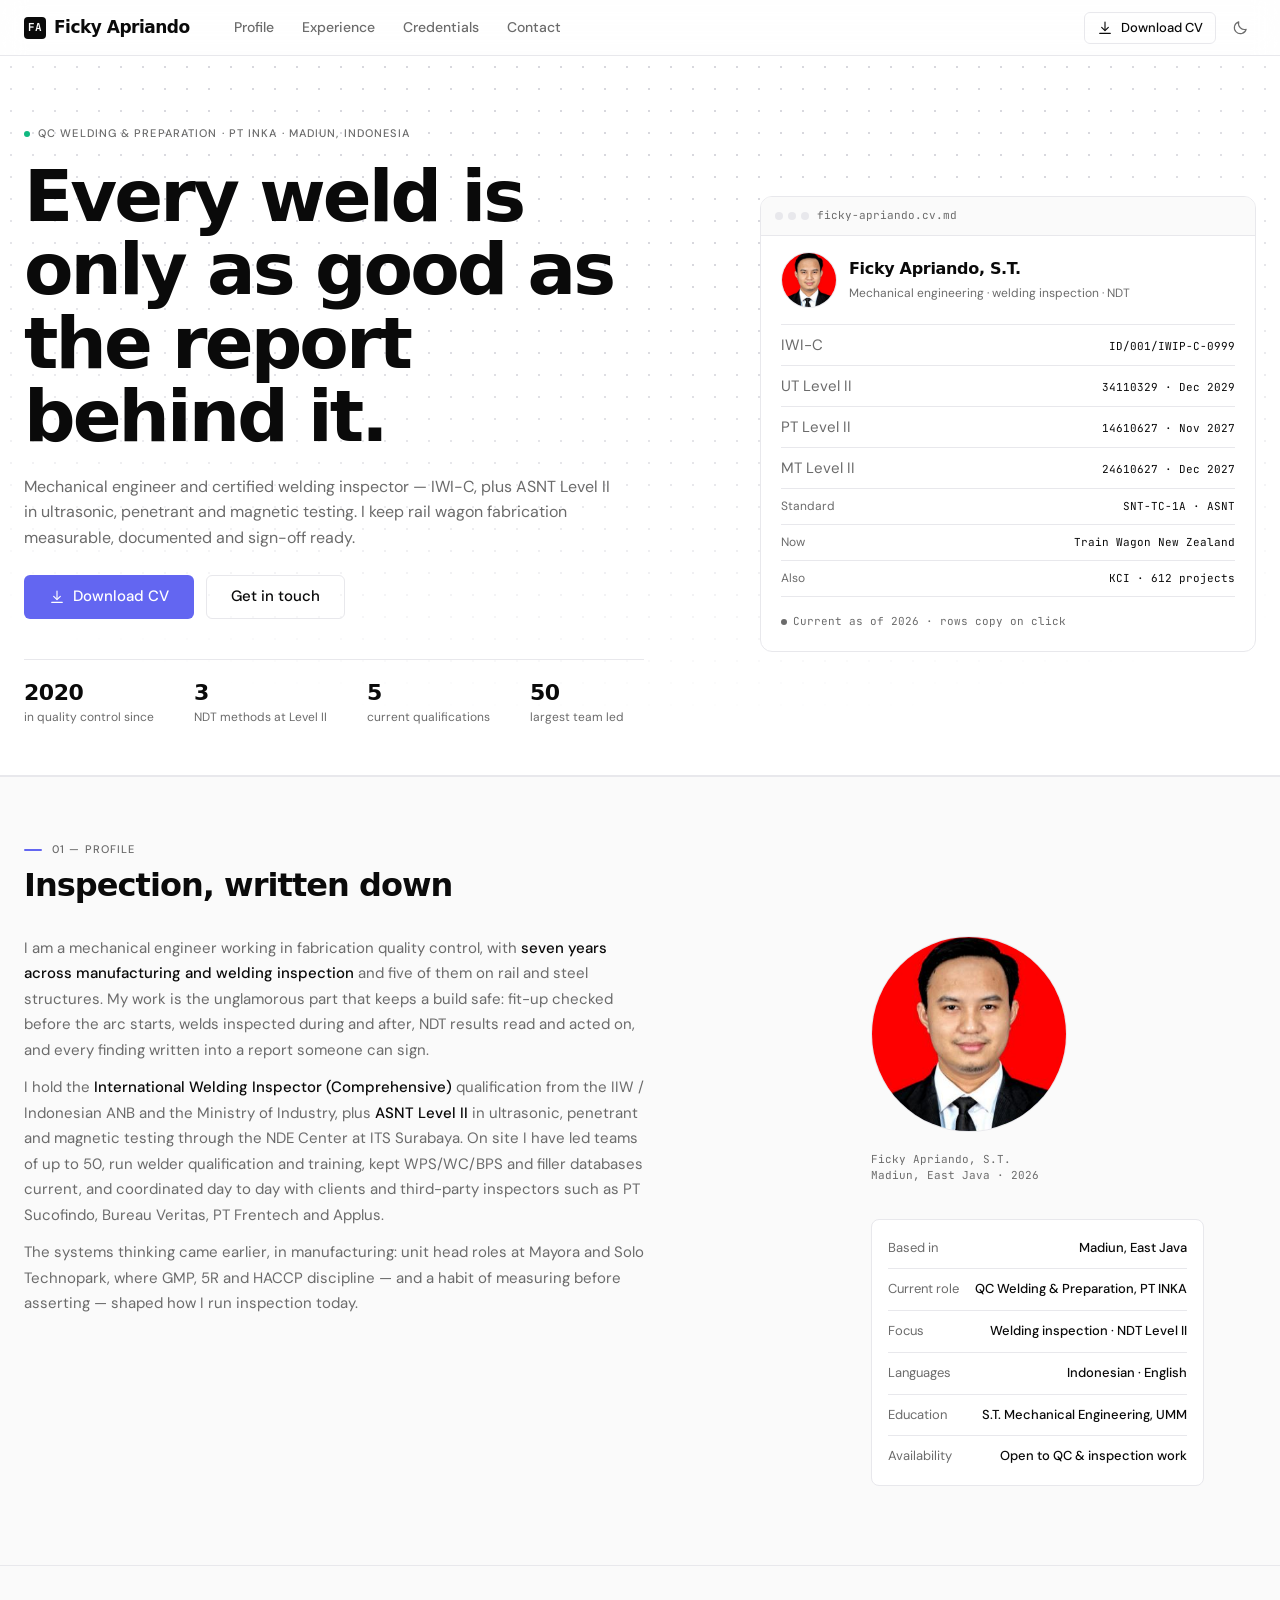
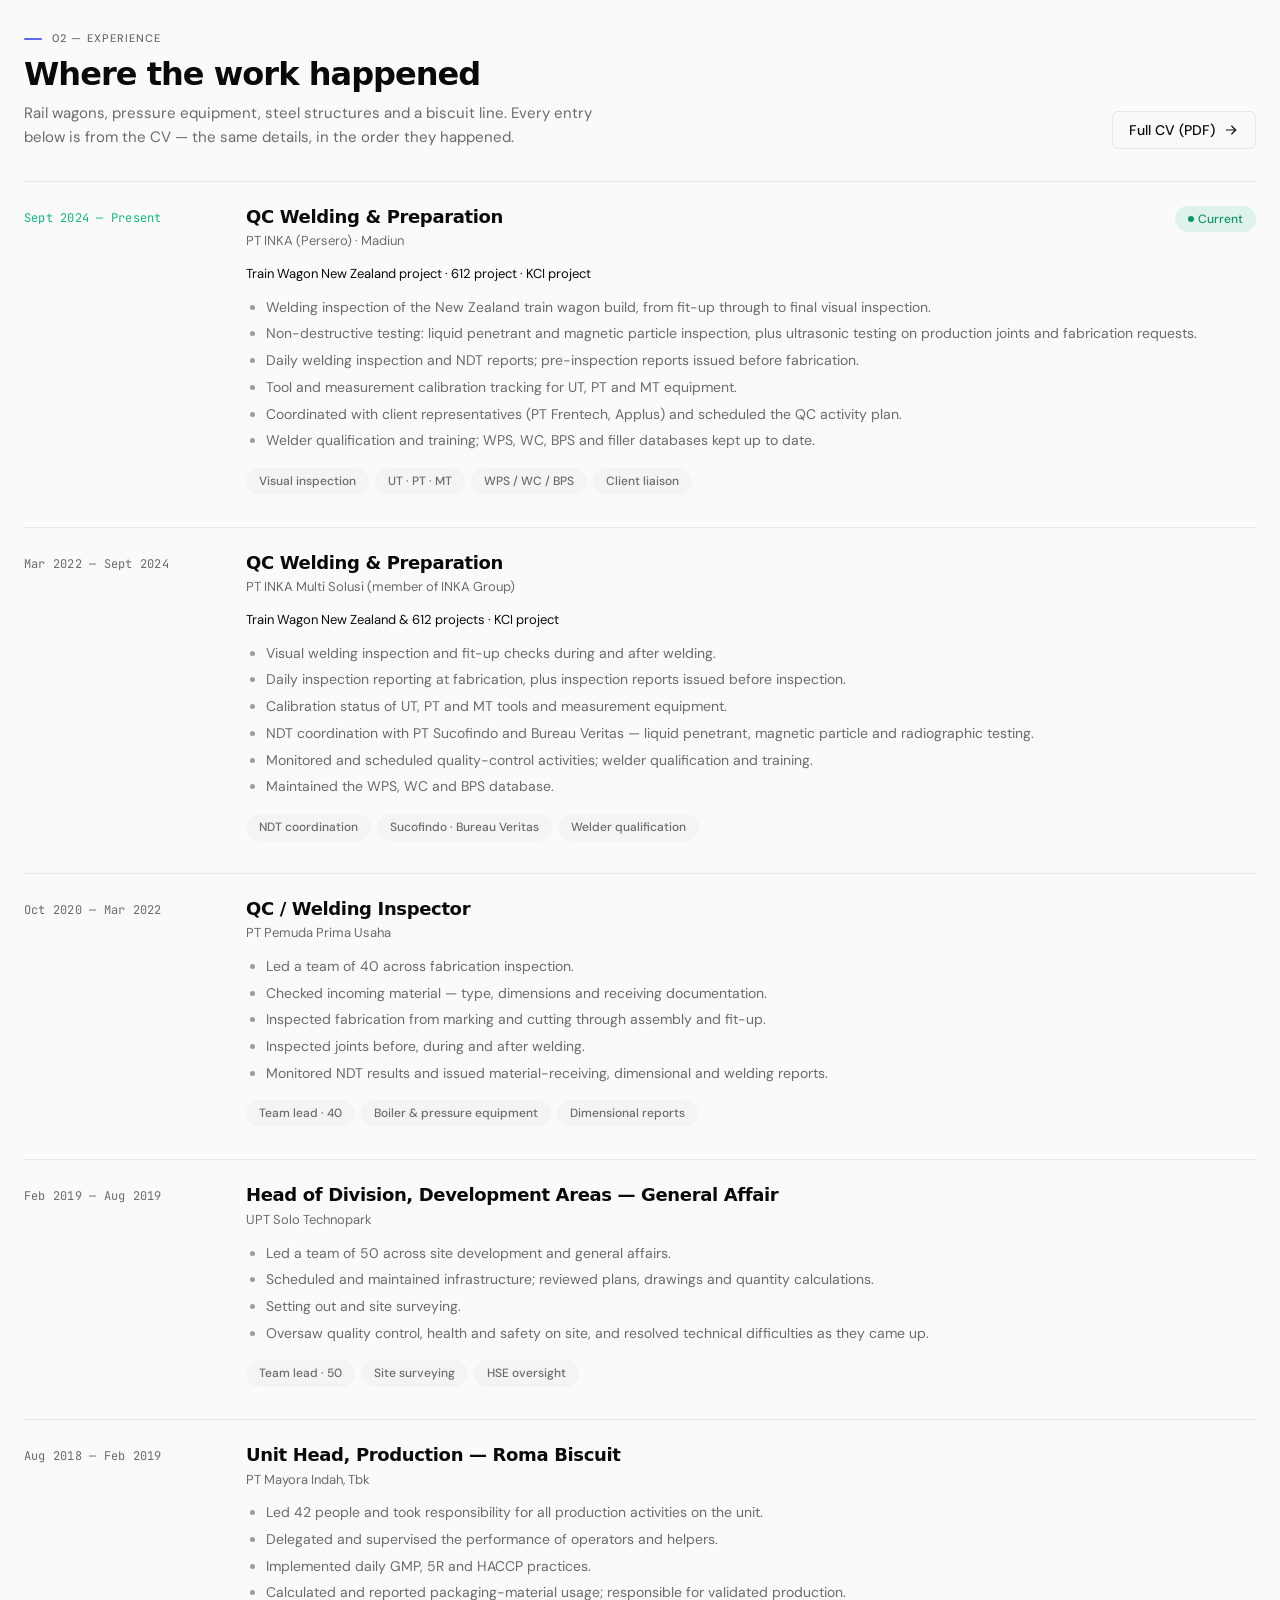
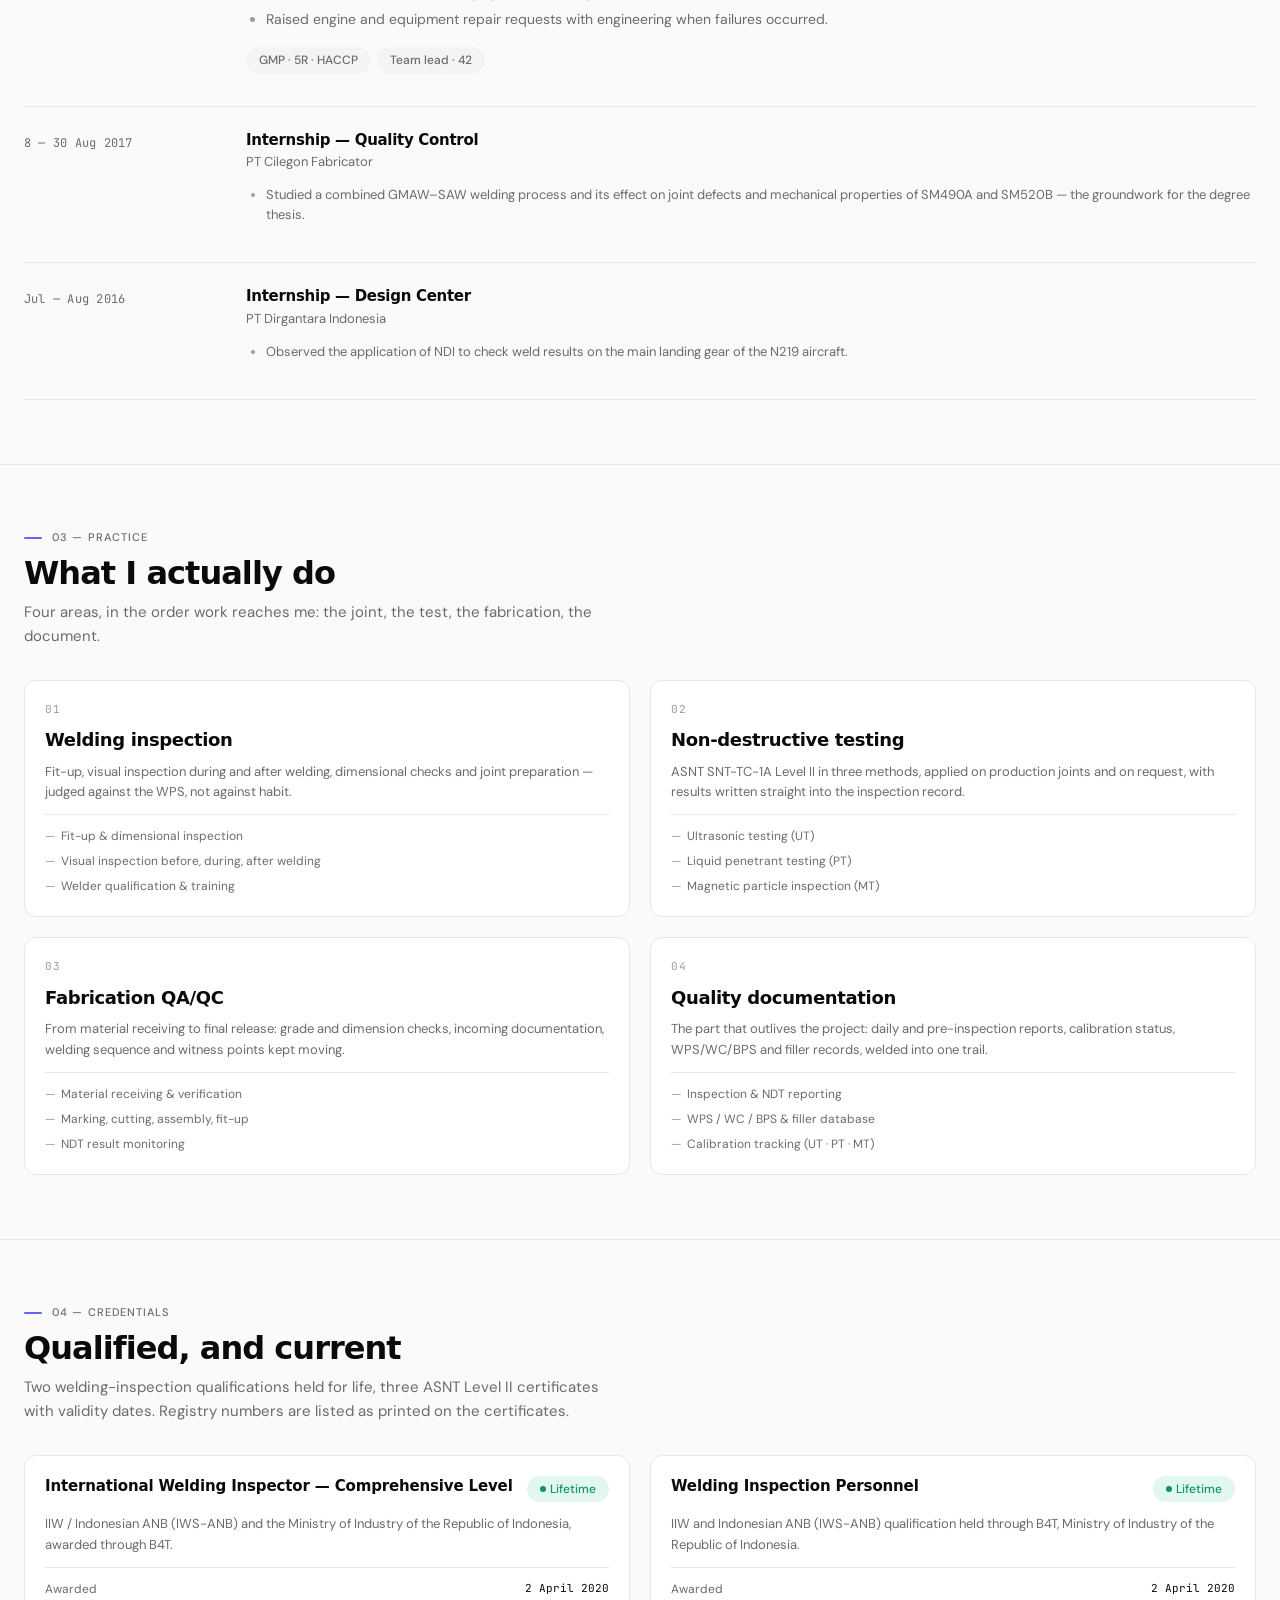
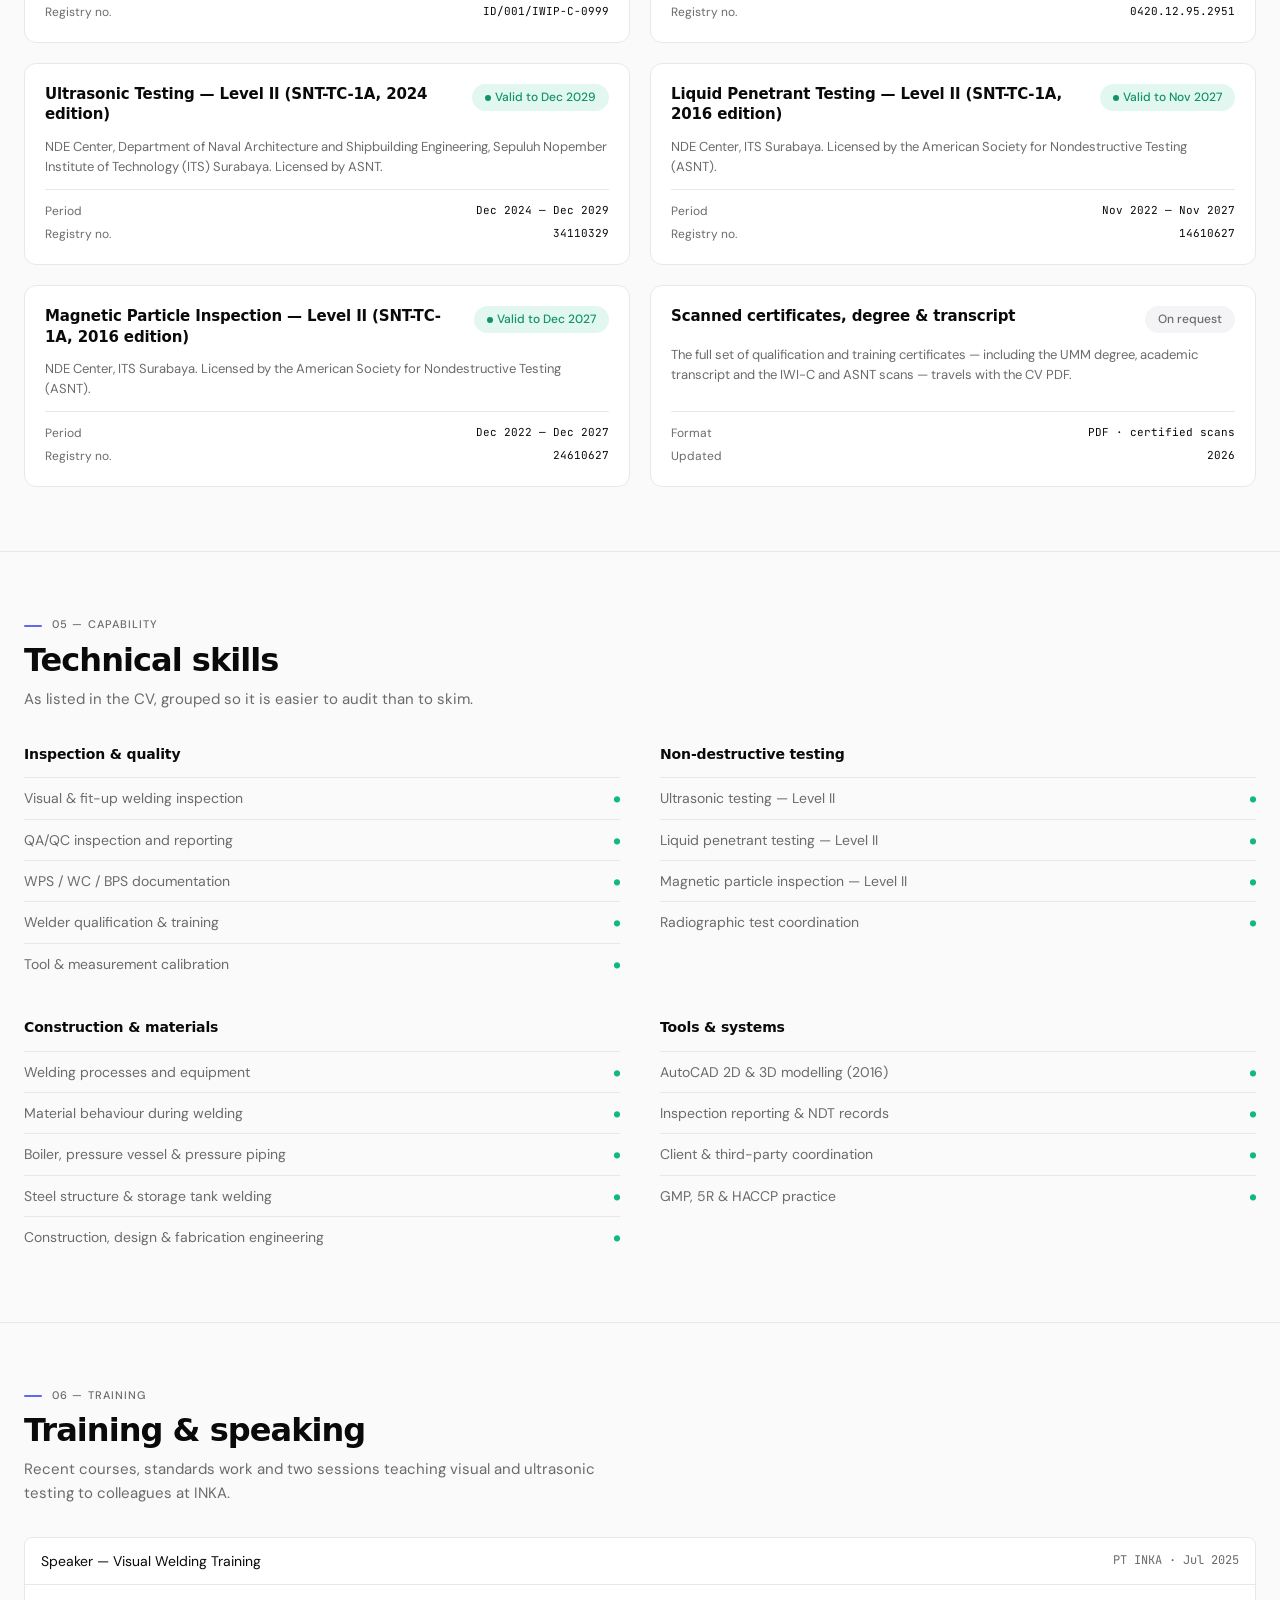
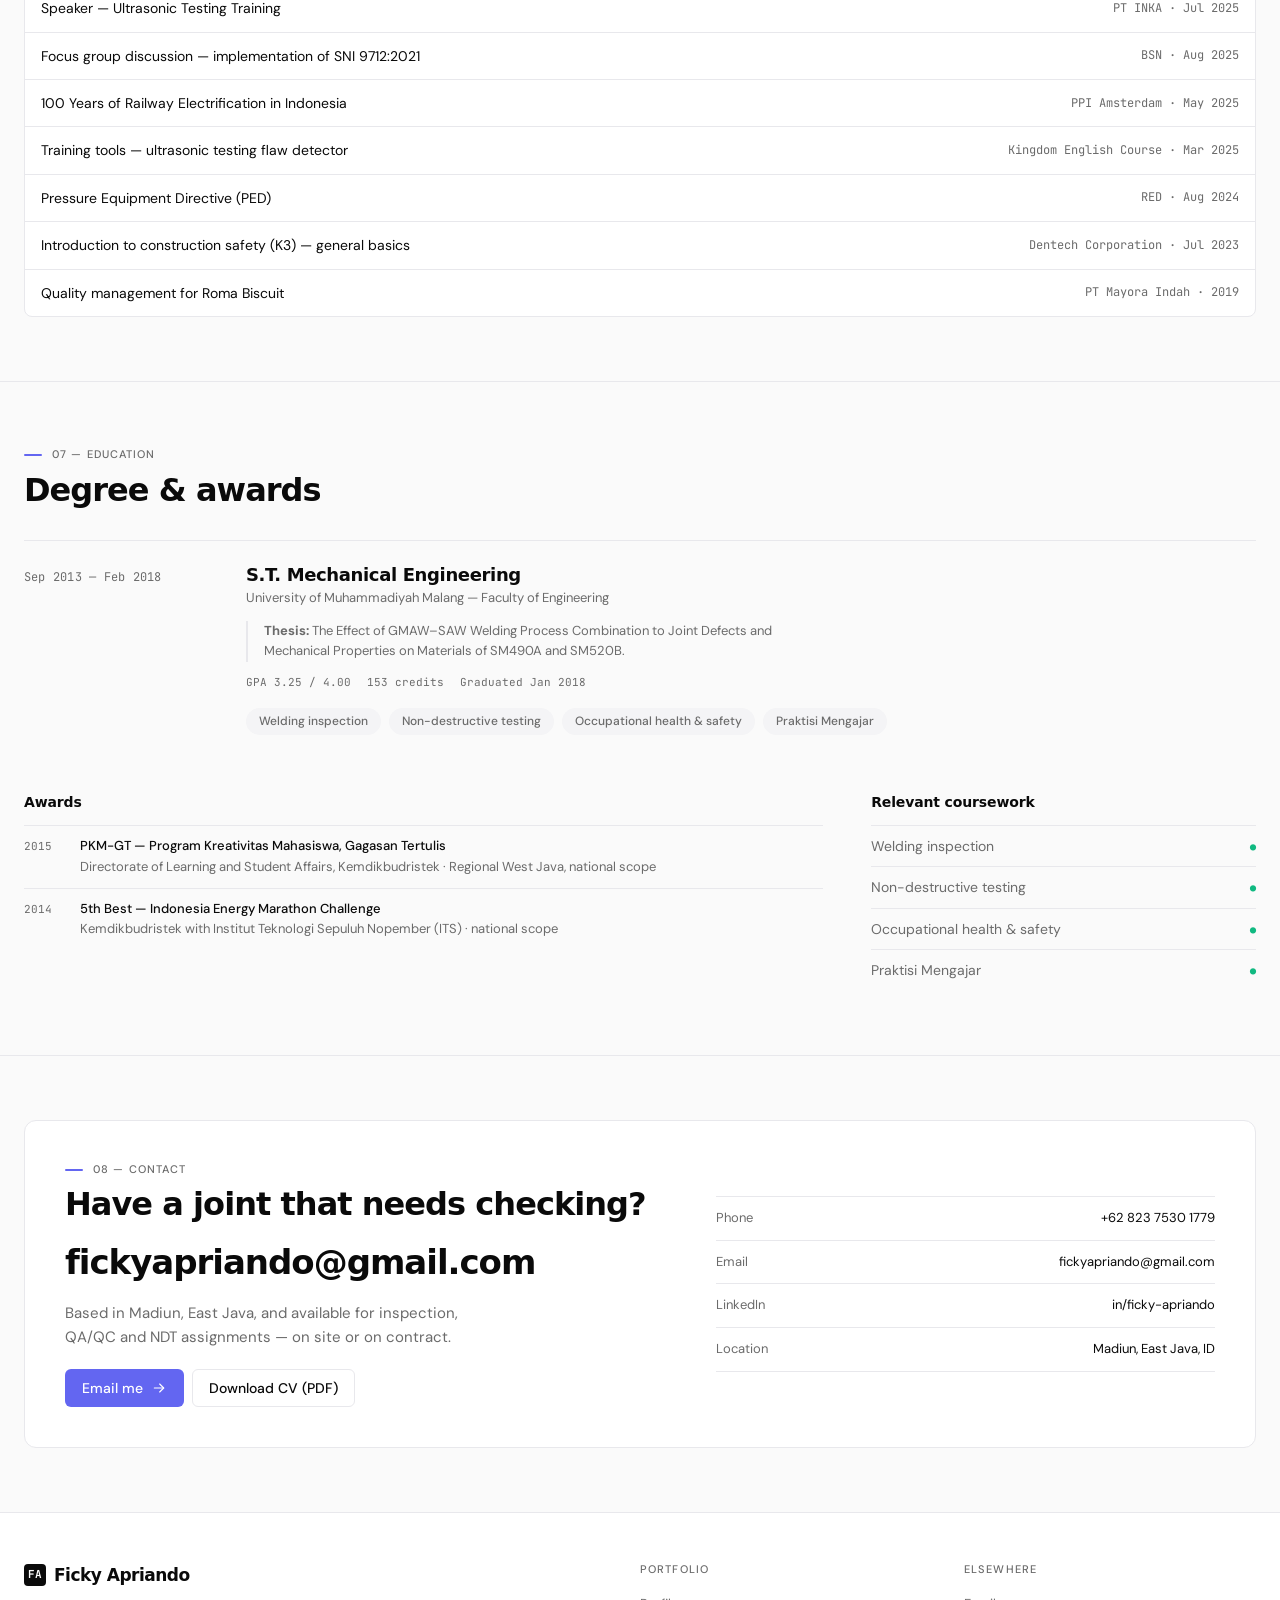
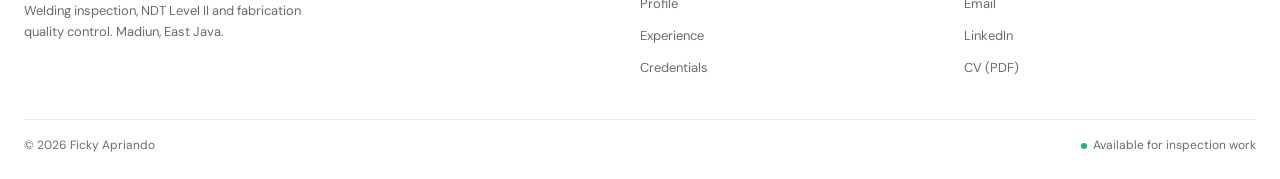
==== commit 9136a928: "Trim the footer to the essentials and drop the design-system demo pages" ====
--- a/index.html
+++ b/index.html
@@ -788,19 +788,6 @@
 
 </main>
 
-<div class="demo-strip">
-  <div class="container">
-    <p class="muted" style="font-size:13px;margin:0">
-      This site is built on the Genesis design system — tokens, type scale, components
-      and rules, all documented in one file.
-    </p>
-    <a class="btn btn--secondary btn--sm" href="system.html">
-      View the design system
-      <svg viewBox="0 0 24 24" aria-hidden="true"><path d="M5 12h14"/><path d="M13 6l6 6-6 6"/></svg>
-    </a>
-  </div>
-</div>
-
 <footer class="footer">
   <div class="container">
     <div class="footer__grid">
@@ -824,17 +811,9 @@
           <li><a href="assets/cv/Ficky-Apriando-CV-2026.pdf" download>CV (PDF)</a></li>
         </ul>
       </div>
-      <div>
-        <p class="eyebrow footer__col-title">This site</p>
-        <ul class="footer__links">
-          <li><a href="system.html">Design system</a></li>
-          <li><a href="registry.html">Registry demo</a></li>
-          <li><a href="README.md">README</a></li>
-        </ul>
-      </div>
     </div>
     <div class="footer__bottom">
-      <span>© 2026 Ficky Apriando. Built with the Genesis design system.</span>
+      <span>© 2026 Ficky Apriando</span>
       <span class="footer__status"><span class="status-dot"></span>Available for inspection work</span>
     </div>
   </div>
--- a/assets/css/portfolio.css
+++ b/assets/css/portfolio.css
@@ -625,26 +625,23 @@
   flex-wrap: wrap;
 }
 
-/* Small print / footer additions ------------------------------------------ */
-
-.footer__note {
-  font-size: var(--fs-caption);
-  color: var(--text-2);
-  margin-top: var(--s2);
-}
-
-.demo-strip {
-  border-top: 1px solid var(--border);
-  background: var(--bg);
-}
-
-.demo-strip .container {
-  display: flex;
-  align-items: center;
-  justify-content: space-between;
-  gap: var(--s4);
-  padding-block: var(--s5);
-  flex-wrap: wrap;
+/* Footer ------------------------------------------------------------------ */
+
+/* Three columns: brand, then the two link groups. The design system default
+   reserves a fourth track for the registry demo's "this site" links. */
+
+@media (min-width: 861px) {
+  .footer__grid {
+    grid-template-columns: minmax(0, 2fr) repeat(2, minmax(0, 1fr));
+  }
+}
+
+@media (max-width: 720px) {
+  /* The floating back-to-top button lives in the bottom-right corner; keep the
+     last footer row out from under it. */
+  .footer__bottom {
+    padding-right: 56px;
+  }
 }
 
 @media (max-width: 640px) {
--- a/assets/css/motion.css
+++ b/assets/css/motion.css
@@ -308,18 +308,6 @@
     border-color: color-mix(in srgb, var(--border) 62%, var(--text-2));
   }
 
-  .kit-card__media {
-    overflow: hidden;
-  }
-
-  .kit-card__media img {
-    transition: scale var(--dur-5) var(--e-out);
-  }
-
-  .kit-card:hover .kit-card__media img {
-    scale: 1.035;
-  }
-
   /* Timeline rows light up as you read them. No accent line: a rule flush
      against the date column reads as if the row were clipped. */
   .timeline__item {
@@ -503,24 +491,6 @@
   color: var(--success);
 }
 
-/* Cards rendered by JS (kits, results) arrive in a wave. */
-.kit-card,
-.kit-list__row {
-  animation: card-in var(--dur-4) var(--e-out) both;
-  animation-delay: calc(var(--i, 0) * 45ms);
-}
-
-@keyframes card-in {
-  from {
-    opacity: 0;
-    translate: 0 14px;
-  }
-  to {
-    opacity: 1;
-    translate: 0 0;
-  }
-}
-
 /* The status dot breathes, so "current" reads as live. */
 .footer__status .status-dot,
 .hero-loc .status-dot {
@@ -578,39 +548,11 @@
   translate: 0 -6px;
 }
 
-/* Command palette pops. */
-.palette[open] .palette__panel {
-  animation: palette-in var(--dur-3) var(--e-spring) both;
-}
-
-.palette[open]::backdrop {
-  animation: fade-in var(--dur-3) var(--e-out) both;
-}
-
-@keyframes palette-in {
-  from {
-    opacity: 0;
-    scale: 0.97;
-    translate: 0 -6px;
-  }
-  to {
-    opacity: 1;
-    scale: 1;
-    translate: 0 0;
-  }
-}
-
-@keyframes fade-in {
-  from { opacity: 0; }
-  to { opacity: 1; }
-}
-
-/* --------------------------------------------------------------------------
-   8. Theme change and page changes
+/* --------------------------------------------------------------------------
+   8. Theme change
    The theme swap runs as a same-document View Transition and wipes in a circle
-   from the toggle (app.js drives the geometry). Moving between the four pages
-   cross-fades when the browser supports cross-document transitions, and is a
-   plain navigation everywhere else.
+   from the toggle (app.js drives the geometry). The page-level fades stay for
+   any future multi-page additions; a single-page site never triggers them.
    -------------------------------------------------------------------------- */
 
 @view-transition {
@@ -714,12 +656,8 @@
     transition: none;
   }
 
-  .kit-card,
-  .kit-list__row,
   .footer__status .status-dot,
   .hero-loc .status-dot,
-  .palette[open] .palette__panel,
-  .palette[open]::backdrop,
   .section:target > .container > .section-head .eyebrow {
     animation: none !important;
   }
